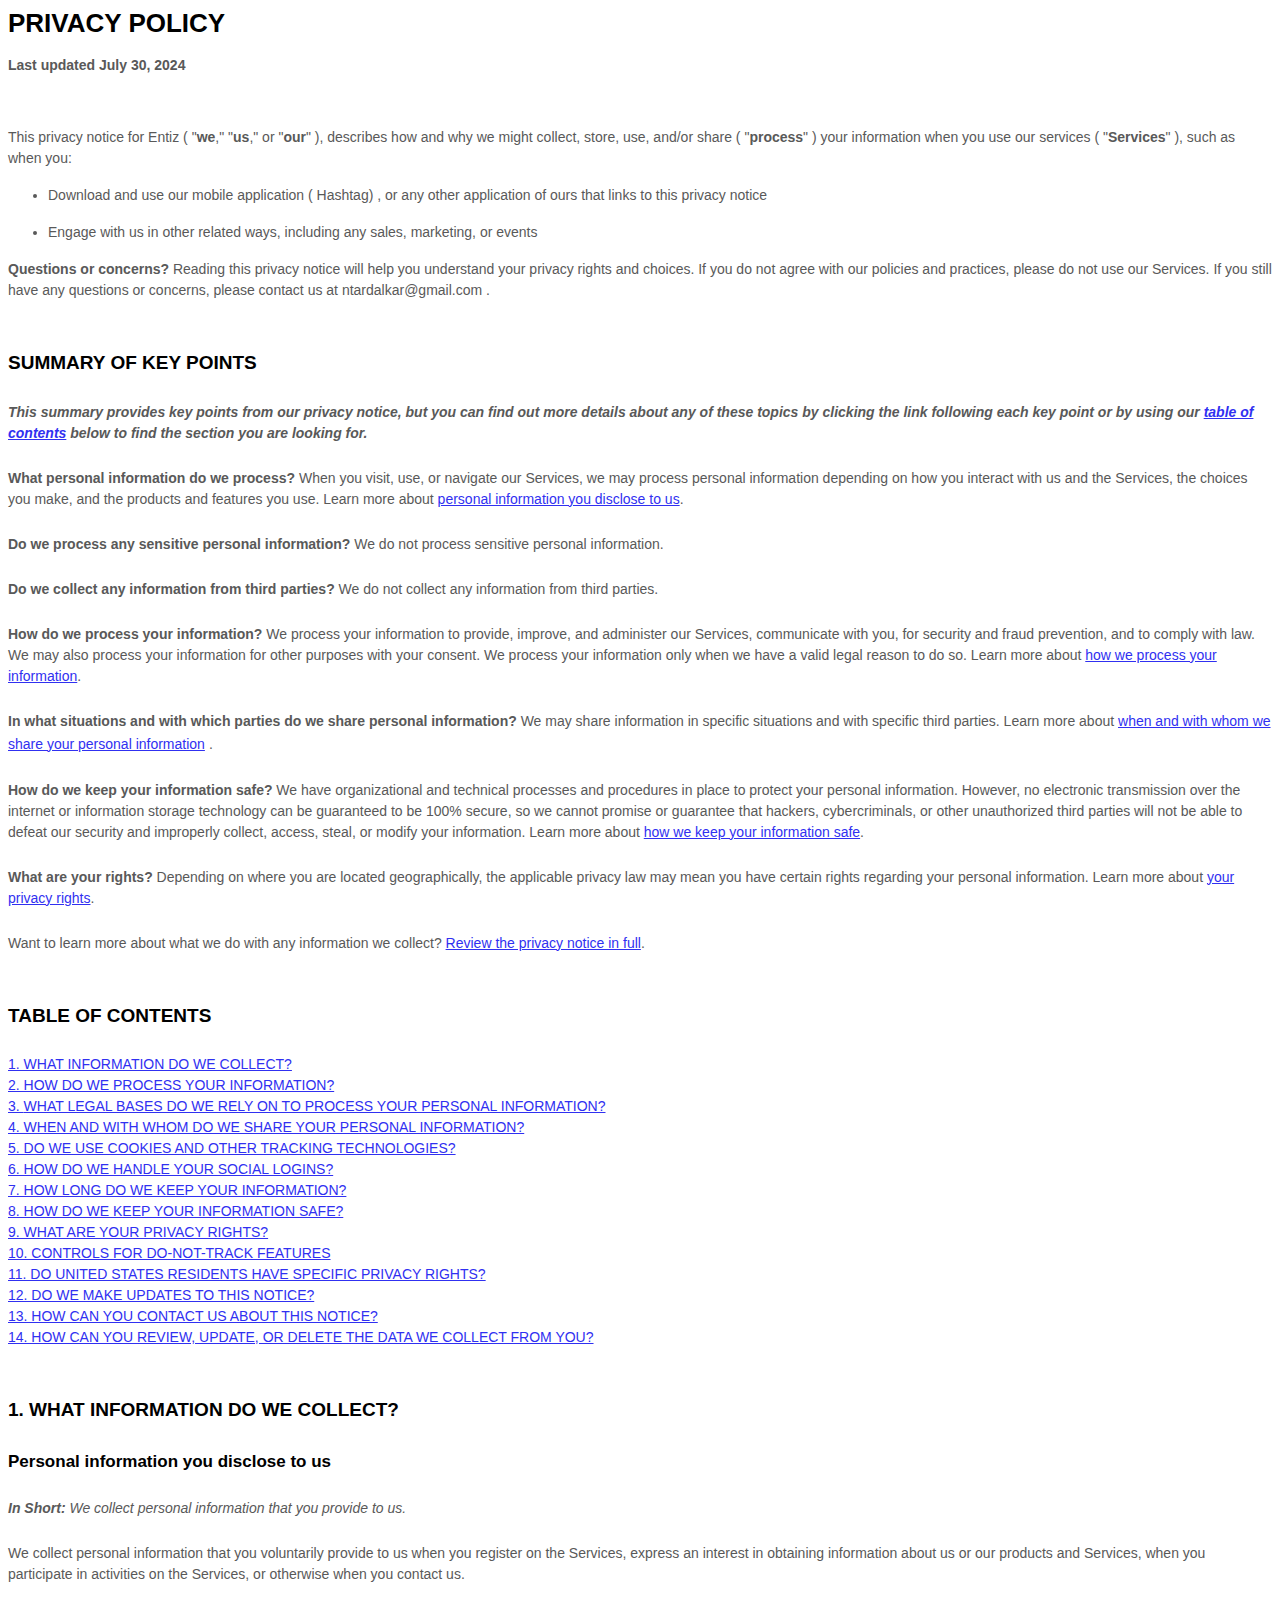
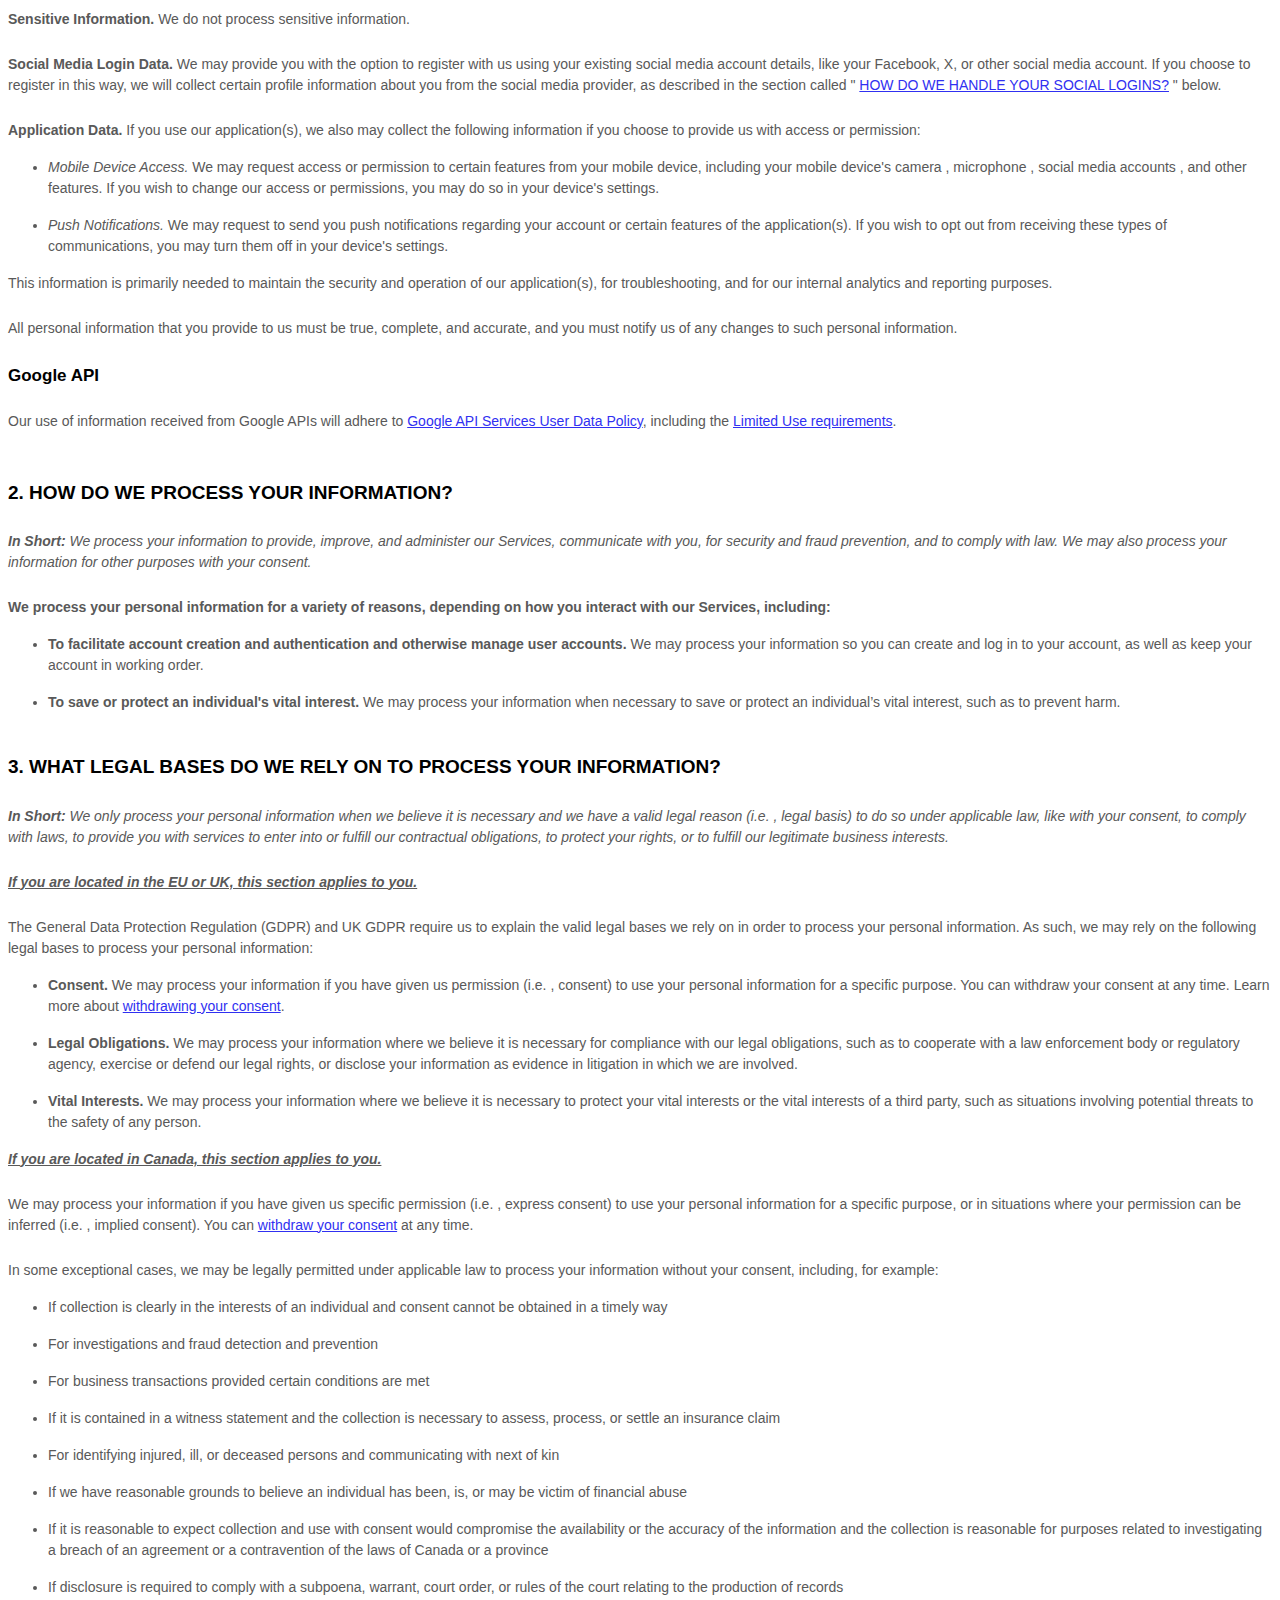
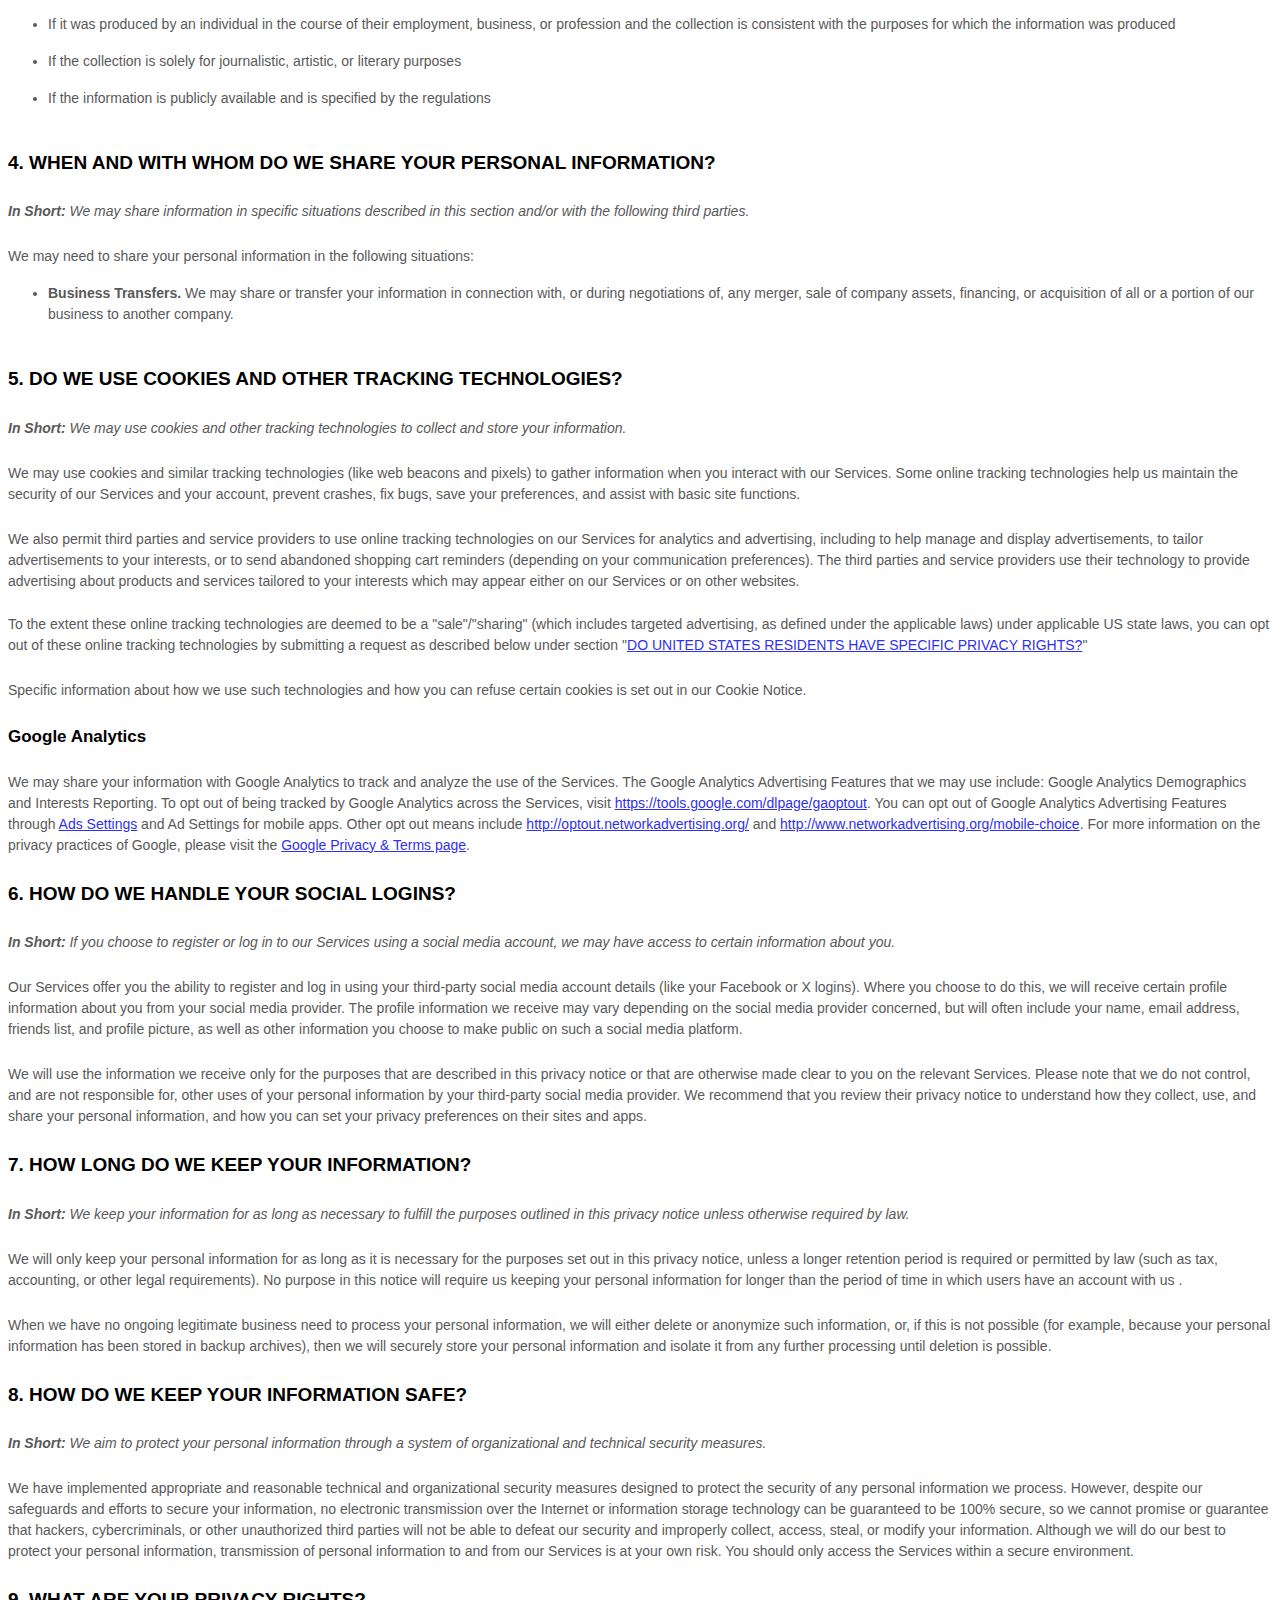
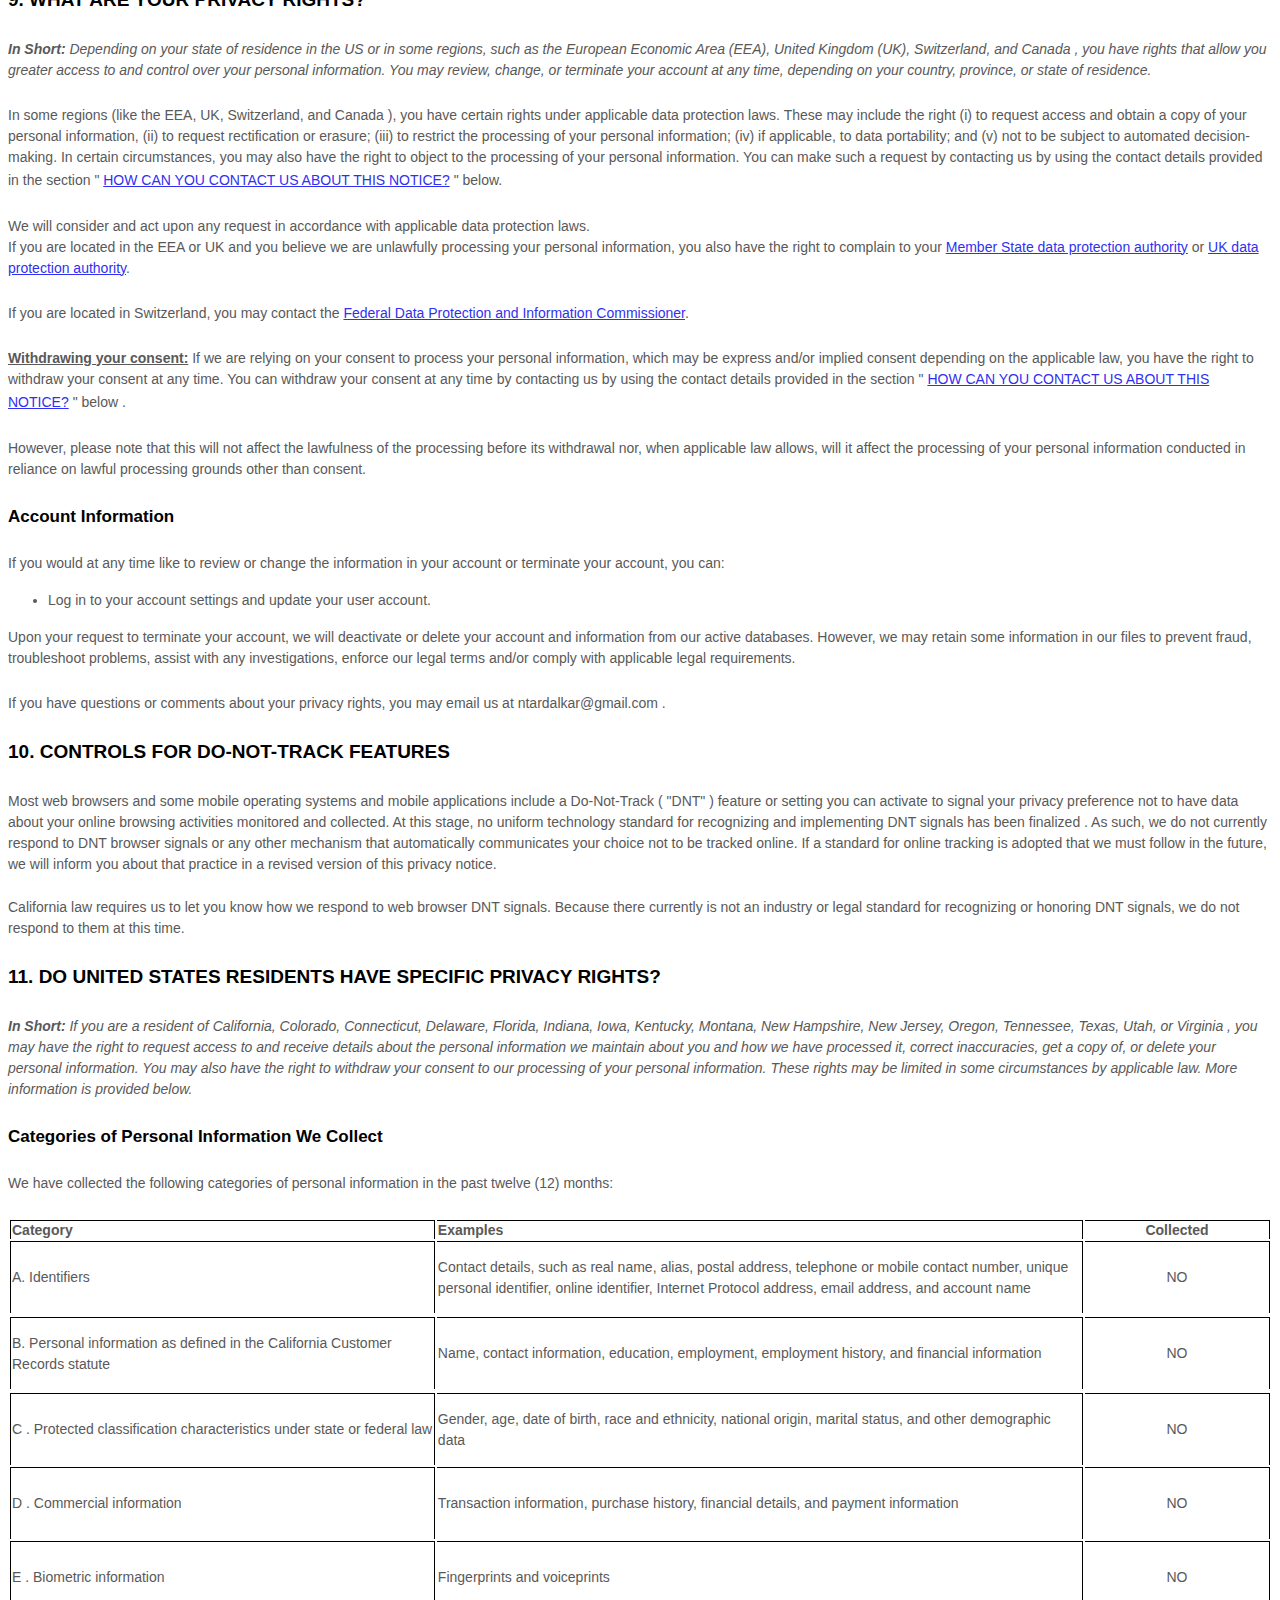
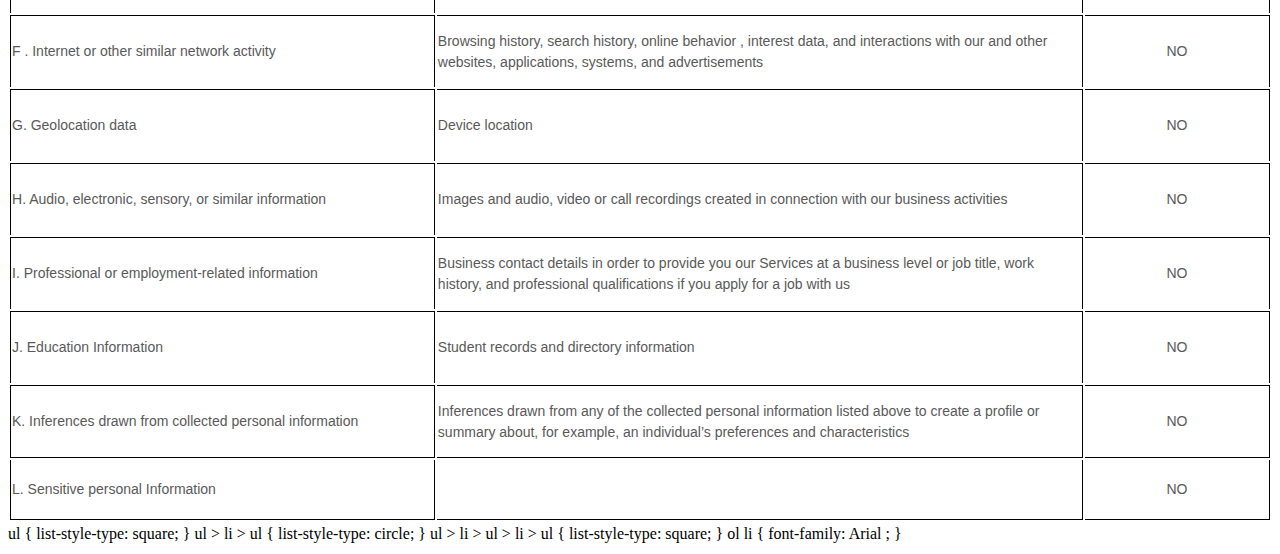
==== privacy.html @ 35f0b627 "Create privacy.html" ====
<html>
<body>
<style>
   [data-custom-class='body'], [data-custom-class='body'] * {
   background: transparent !important;
   }
   [data-custom-class='title'], [data-custom-class='title'] * {
   font-family: Arial !important;
   font-size: 26px !important;
   color: #000000 !important;
   }
   [data-custom-class='subtitle'], [data-custom-class='subtitle'] * {
   font-family: Arial !important;
   color: #595959 !important;
   font-size: 14px !important;
   }
   [data-custom-class='heading_1'], [data-custom-class='heading_1'] * {
   font-family: Arial !important;
   font-size: 19px !important;
   color: #000000 !important;
   }
   [data-custom-class='heading_2'], [data-custom-class='heading_2'] * {
   font-family: Arial !important;
   font-size: 17px !important;
   color: #000000 !important;
   }
   [data-custom-class='body_text'], [data-custom-class='body_text'] * {
   color: #595959 !important;
   font-size: 14px !important;
   font-family: Arial !important;
   }
   [data-custom-class='link'], [data-custom-class='link'] * {
   color: #3030F1 !important;
   font-size: 14px !important;
   font-family: Arial !important;
   word-break: break-word !important;
   }
</style>
<div data-custom-class="body">
<div>
   <strong>
      <span style="font-size: 26px;">
         <span data-custom-class="title">
            <bdt class="block-component"></bdt>
            <bdt class="question">PRIVACY POLICY</bdt>
            <bdt class="statement-end-if-in-editor"></bdt>
         </span>
      </span>
   </strong>
</div>
<div><br></div>
<div>
   <span style="color: rgb(127, 127, 127);">
      <strong>
         <span style="font-size: 15px;">
            <span data-custom-class="subtitle">
               Last updated 
               <bdt class="question">July 30, 2024</bdt>
            </span>
         </span>
      </strong>
   </span>
</div>
<div><br></div>
<div><br></div>
<div><br></div>
<div style="line-height: 1.5;">
<span style="color: rgb(127, 127, 127);">
   <span style="color: rgb(89, 89, 89); font-size: 15px;">
      <span data-custom-class="body_text">
         This privacy notice for 
         <bdt class="question">
            Entiz
            <bdt class="block-component"></bdt>
         </bdt>
         (
         <bdt class="block-component"></bdt>
         "<strong>we</strong>," "<strong>us</strong>," or "<strong>our</strong>"
         <bdt class="statement-end-if-in-editor"></bdt>
      </span>
      <span data-custom-class="body_text">
         ), describes how and why we might collect, store, use, and/or share (
         <bdt class="block-component"></bdt>
         "<strong>process</strong>"
         <bdt class="statement-end-if-in-editor"></bdt>
         ) your information when you use our services (
         <bdt class="block-component"></bdt>
         "<strong>Services</strong>"
         <bdt class="statement-end-if-in-editor"></bdt>
         ), such as when you:
      </span>
   </span>
</span>
<span style="font-size: 15px;">
   <span style="color: rgb(127, 127, 127);">
      <span data-custom-class="body_text">
         <span style="color: rgb(89, 89, 89);">
            <span data-custom-class="body_text">
               <bdt class="block-component"></bdt>
            </span>
         </span>
      </span>
   </span>
</span>
</span></span></span></li></ul>
<div>
   <bdt class="block-component">
      <span style="font-size: 15px;">
         <span style="font-size: 15px;">
            <span style="color: rgb(127, 127, 127);">
               <span data-custom-class="body_text">
                  <span style="color: rgb(89, 89, 89);">
                     <span data-custom-class="body_text">
                        <bdt class="block-component"></bdt>
                     </span>
                  </span>
               </span>
            </span>
         </span>
      </span>
   </bdt>
</div>
<ul>
   <li data-custom-class="body_text" style="line-height: 1.5;">
      <span style="font-size: 15px; color: rgb(89, 89, 89);">
         <span style="font-size: 15px; color: rgb(89, 89, 89);">
            <span data-custom-class="body_text">
               Download and use
               <bdt class="block-component"></bdt>
               our mobile application
               <bdt class="block-component"></bdt>
               (
               <bdt class="question">
                  Hashtag)
                  <span style="font-size: 15px; color: rgb(89, 89, 89);">
                     <span style="font-size: 15px; color: rgb(89, 89, 89);">
                        <span data-custom-class="body_text">
                           <span style="font-size: 15px;">
                              <span style="color: rgb(89, 89, 89);">
                                 <span data-custom-class="body_text">
                                    <span style="font-size: 15px;">
                                       <span style="color: rgb(89, 89, 89);">
                                          <bdt class="statement-end-if-in-editor">,</bdt>
                                       </span>
                                    </span>
                                 </span>
                              </span>
                           </span>
                        </span>
                     </span>
                  </span>
               </bdt>
            </span>
            <span data-custom-class="body_text">
               <span style="font-size: 15px;">
                  <span style="color: rgb(89, 89, 89);">
                     <span data-custom-class="body_text">
                        <span style="font-size: 15px;">
                           <span style="color: rgb(89, 89, 89);">
                              <bdt class="statement-end-if-in-editor">
                                 <bdt class="block-component"> or any other application of ours that links to this privacy notice</bdt>
                              </bdt>
                           </span>
                        </span>
                     </span>
                  </span>
               </span>
            </span>
         </span>
      </span>
   </li>
</ul>
<div style="line-height: 1.5;">
   <span style="font-size: 15px;">
      <span style="color: rgb(127, 127, 127);">
         <span data-custom-class="body_text">
            <span style="color: rgb(89, 89, 89);">
               <span data-custom-class="body_text">
                  <bdt class="block-component"></bdt>
               </span>
            </span>
         </span>
      </span>
   </span>
</div>
<ul>
   <li data-custom-class="body_text" style="line-height: 1.5;">
      <span style="font-size: 15px; color: rgb(89, 89, 89);">
         <span style="font-size: 15px; color: rgb(89, 89, 89);">
            <span data-custom-class="body_text">
               Engage with us in other related ways, including any sales, marketing, or events
               <span style="font-size: 15px;">
                  <span style="color: rgb(89, 89, 89);">
                     <span data-custom-class="body_text">
                        <span style="font-size: 15px;">
                           <span style="color: rgb(89, 89, 89);">
                              <bdt class="statement-end-if-in-editor"></bdt>
                           </span>
                        </span>
                     </span>
                  </span>
               </span>
            </span>
         </span>
      </span>
   </li>
</ul>
<div style="line-height: 1.5;">
   <span style="font-size: 15px;">
      <span style="color: rgb(127, 127, 127);">
         <span data-custom-class="body_text">
            <strong>Questions or concerns? </strong>Reading this privacy notice will help you understand your privacy rights and choices. If you do not agree with our policies and practices, please do not use our Services.
            <bdt class="block-component"></bdt>
            If you still have any questions or concerns, please contact us at 
            <bdt class="question">ntardalkar@gmail.com</bdt>
            .
         </span>
      </span>
   </span>
</div>
<div style="line-height: 1.5;"><br></div>
<div style="line-height: 1.5;"><br></div>
<div style="line-height: 1.5;"><strong><span style="font-size: 15px;"><span data-custom-class="heading_1">SUMMARY OF KEY POINTS</span></span></strong></div>
<div style="line-height: 1.5;"><br></div>
<div style="line-height: 1.5;"><span style="font-size: 15px;"><span data-custom-class="body_text"><strong><em>This summary provides key points from our privacy notice, but you can find out more details about any of these topics by clicking the link following each key point or by using our </em></strong></span></span><a data-custom-class="link" href="#toc"><span style="color: rgb(0, 58, 250); font-size: 15px;"><span data-custom-class="body_text"><strong><em>table of contents</em></strong></span></span></a><span style="font-size: 15px;"><span data-custom-class="body_text"><strong><em> below to find the section you are looking for.</em></strong></span></span></div>
<div style="line-height: 1.5;"><br></div>
<div style="line-height: 1.5;"><span style="font-size: 15px;"><span data-custom-class="body_text"><strong>What personal information do we process?</strong> When you visit, use, or navigate our Services, we may process personal information depending on how you interact with us and the Services, the choices you make, and the products and features you use. Learn more about </span></span><a data-custom-class="link" href="#personalinfo"><span style="color: rgb(0, 58, 250); font-size: 15px;"><span data-custom-class="body_text">personal information you disclose to us</span></span></a><span data-custom-class="body_text">.</span></div>
<div style="line-height: 1.5;"><br></div>
<div style="line-height: 1.5;">
   <span style="font-size: 15px;">
      <span data-custom-class="body_text">
         <strong>Do we process any sensitive personal information?</strong> 
         <bdt class="block-component"></bdt>
         We do not process sensitive personal information.
         <bdt class="else-block"></bdt>
      </span>
   </span>
</div>
<div style="line-height: 1.5;"><br></div>
<div style="line-height: 1.5;">
   <span style="font-size: 15px;">
      <span data-custom-class="body_text">
         <strong>Do we collect any information from third parties?</strong> 
         <bdt class="block-component"></bdt>
         We do not collect any information from third parties.
         <bdt class="else-block"></bdt>
      </span>
   </span>
</div>
<div style="line-height: 1.5;"><br></div>
<div style="line-height: 1.5;"><span style="font-size: 15px;"><span data-custom-class="body_text"><strong>How do we process your information?</strong> We process your information to provide, improve, and administer our Services, communicate with you, for security and fraud prevention, and to comply with law. We may also process your information for other purposes with your consent. We process your information only when we have a valid legal reason to do so. Learn more about </span></span><a data-custom-class="link" href="#infouse"><span style="color: rgb(0, 58, 250); font-size: 15px;"><span data-custom-class="body_text">how we process your information</span></span></a><span data-custom-class="body_text">.</span></div>
<div style="line-height: 1.5;"><br></div>
<div style="line-height: 1.5;">
   <span style="font-size: 15px;">
      <span data-custom-class="body_text">
         <strong>
            In what situations and with which 
            <bdt class="block-component"></bdt>
            parties do we share personal information?
         </strong>
         We may share information in specific situations and with specific 
         <bdt class="block-component"></bdt>
         third parties. Learn more about 
      </span>
   </span>
   <a data-custom-class="link" href="#whoshare"><span style="color: rgb(0, 58, 250); font-size: 15px;"><span data-custom-class="body_text">when and with whom we share your personal information</span></span></a>
   <span style="font-size: 15px;">
      <span data-custom-class="body_text">
         .
         <bdt class="block-component"></bdt>
      </span>
   </span>
</div>
<div style="line-height: 1.5;"><br></div>
<div style="line-height: 1.5;">
   <span style="font-size: 15px;">
      <span data-custom-class="body_text">
         <strong>How do we keep your information safe?</strong> We have 
         <bdt class="block-component"></bdt>
         organizational
         <bdt class="statement-end-if-in-editor"></bdt>
         and technical processes and procedures in place to protect your personal information. However, no electronic transmission over the internet or information storage technology can be guaranteed to be 100% secure, so we cannot promise or guarantee that hackers, cybercriminals, or other 
         <bdt class="block-component"></bdt>
         unauthorized
         <bdt class="statement-end-if-in-editor"></bdt>
         third parties will not be able to defeat our security and improperly collect, access, steal, or modify your information. Learn more about 
      </span>
   </span>
   <a data-custom-class="link" href="#infosafe"><span style="color: rgb(0, 58, 250); font-size: 15px;"><span data-custom-class="body_text">how we keep your information safe</span></span></a><span data-custom-class="body_text">.</span>
   <span style="font-size: 15px;">
      <span data-custom-class="body_text">
         <bdt class="statement-end-if-in-editor"></bdt>
      </span>
   </span>
</div>
<div style="line-height: 1.5;"><br></div>
<div style="line-height: 1.5;"><span style="font-size: 15px;"><span data-custom-class="body_text"><strong>What are your rights?</strong> Depending on where you are located geographically, the applicable privacy law may mean you have certain rights regarding your personal information. Learn more about </span></span><a data-custom-class="link" href="#privacyrights"><span style="color: rgb(0, 58, 250); font-size: 15px;"><span data-custom-class="body_text">your privacy rights</span></span></a><span data-custom-class="body_text">.</span></div>
<div style="line-height: 1.5;"><br></div>
<div style="line-height: 1.5;"><span style="font-size: 15px;"><span data-custom-class="body_text">Want to learn more about what we do with any information we collect? </span></span><a data-custom-class="link" href="#toc"><span style="color: rgb(0, 58, 250); font-size: 15px;"><span data-custom-class="body_text">Review the privacy notice in full</span></span></a><span style="font-size: 15px;"><span data-custom-class="body_text">.</span></span></div>
<div style="line-height: 1.5;"><br></div>
<div style="line-height: 1.5;"><br></div>
<div id="toc" style="line-height: 1.5;"><span style="font-size: 15px;"><span style="color: rgb(127, 127, 127);"><span style="color: rgb(0, 0, 0);"><strong><span data-custom-class="heading_1">TABLE OF CONTENTS</span></strong></span></span></span></div>
<div style="line-height: 1.5;"><br></div>
<div style="line-height: 1.5;"><span style="font-size: 15px;"><a data-custom-class="link" href="#infocollect"><span style="color: rgb(0, 58, 250);">1. WHAT INFORMATION DO WE COLLECT?</span></a></span></div>
<div style="line-height: 1.5;">
   <span style="font-size: 15px;">
      <a data-custom-class="link" href="#infouse">
         <span style="color: rgb(0, 58, 250);">
            2. HOW DO WE PROCESS YOUR INFORMATION?
            <bdt class="block-component"></bdt>
         </span>
      </a>
   </span>
</div>
<div style="line-height: 1.5;">
   <span style="font-size: 15px;">
      <a data-custom-class="link" href="#legalbases">
         <span style="color: rgb(0, 58, 250);">
            3. <span style="font-size: 15px;"><span style="color: rgb(0, 58, 250);">WHAT LEGAL BASES DO WE RELY ON TO PROCESS YOUR PERSONAL INFORMATION?</span></span>
            <bdt class="statement-end-if-in-editor"></bdt>
         </span>
      </a>
   </span>
</div>
<div style="line-height: 1.5;">
   <span style="font-size: 15px;">
      <span style="color: rgb(0, 58, 250);"><a data-custom-class="link" href="#whoshare">4. WHEN AND WITH WHOM DO WE SHARE YOUR PERSONAL INFORMATION?</a></span>
      <span data-custom-class="body_text">
         <bdt class="block-component"></bdt>
         </a>
         <span style="color: rgb(127, 127, 127);">
            <span style="color: rgb(89, 89, 89);">
               <span data-custom-class="body_text">
                  <span style="color: rgb(89, 89, 89);">
                     <bdt class="block-component"></bdt>
                  </span>
               </span>
            </span>
         </span>
      </span>
</div>
<div style="line-height: 1.5;"><span style="font-size: 15px;"><a data-custom-class="link" href="#cookies"><span style="color: rgb(0, 58, 250);">5. DO WE USE COOKIES AND OTHER TRACKING TECHNOLOGIES?</span></a><span style="color: rgb(127, 127, 127);"><span style="color: rgb(89, 89, 89);"><span data-custom-class="body_text"><span style="color: rgb(89, 89, 89);"><bdt class="statement-end-if-in-editor"></bdt></span></span></span></span><bdt class="block-component"></bdt></span></div><div style="line-height: 1.5;"><span style="font-size: 15px;"><span style="color: rgb(127, 127, 127);"><span style="color: rgb(89, 89, 89);"><span data-custom-class="body_text"><span style="color: rgb(89, 89, 89);"><span style="color: rgb(89, 89, 89);"><span style="color: rgb(89, 89, 89);"><bdt class="block-component"></bdt></span></span></span></span></span></span></span></div><div style="line-height: 1.5;"><span style="font-size: 15px;"><a data-custom-class="link" href="#sociallogins"><span style="color: rgb(0, 58, 250);"><span style="color: rgb(0, 58, 250);"><span style="color: rgb(0, 58, 250);">6. HOW DO WE HANDLE YOUR SOCIAL LOGINS?</span></span></span></a><span style="color: rgb(127, 127, 127);"><span style="color: rgb(89, 89, 89);"><span data-custom-class="body_text"><span style="color: rgb(89, 89, 89);"><span style="color: rgb(89, 89, 89);"><span style="color: rgb(89, 89, 89);"><bdt class="statement-end-if-in-editor"></bdt></span></span><bdt class="block-component"></bdt></span></span></span></span></span></div><div style="line-height: 1.5;"><span style="font-size: 15px;"><a data-custom-class="link" href="#inforetain"><span style="color: rgb(0, 58, 250);">7. HOW LONG DO WE KEEP YOUR INFORMATION?</span></a><span style="color: rgb(127, 127, 127);"><span style="color: rgb(89, 89, 89);"><span data-custom-class="body_text"><span style="color: rgb(89, 89, 89);"><span style="color: rgb(89, 89, 89);"><bdt class="block-component"></bdt></span></span></span></span></span></span></div><div style="line-height: 1.5;"><span style="font-size: 15px;"><a data-custom-class="link" href="#infosafe"><span style="color: rgb(0, 58, 250);">8. HOW DO WE KEEP YOUR INFORMATION SAFE?</span></a><span style="color: rgb(127, 127, 127);"><span style="color: rgb(89, 89, 89);"><span data-custom-class="body_text"><span style="color: rgb(89, 89, 89);"><bdt class="statement-end-if-in-editor"></bdt><bdt class="block-component"></bdt></span></span></span></span></span></div><div style="line-height: 1.5;"><span style="font-size: 15px;"><span style="color: rgb(0, 58, 250);"><a data-custom-class="link" href="#privacyrights">9. WHAT ARE YOUR PRIVACY RIGHTS?</a></span></span></div><div style="line-height: 1.5;"><span style="font-size: 15px;"><a data-custom-class="link" href="#DNT"><span style="color: rgb(0, 58, 250);">10. CONTROLS FOR DO-NOT-TRACK FEATURES<bdt class="block-component"></bdt></span></a></span></div><div style="line-height: 1.5;"><span style="font-size: 15px;"><a data-custom-class="link" href="#uslaws"><span style="color: rgb(0, 58, 250);">11. DO UNITED STATES RESIDENTS HAVE SPECIFIC PRIVACY RIGHTS?</span></a></span><bdt class="block-component"><span style="font-size: 15px;"><span data-custom-class="body_text"></span></bdt></span></div><div style="line-height: 1.5;"><bdt class="block-component"><span style="font-size: 15px;"></bdt><bdt class="block-component"></bdt><bdt class="block-component"></bdt><bdt class="block-component"></bdt><bdt class="block-component"></bdt><bdt class="block-component"></bdt><bdt class="block-component"></bdt><bdt class="block-component"></bdt><bdt class="block-component"></bdt><bdt class="block-component"></span></bdt></div><div style="line-height: 1.5;"><span style="font-size: 15px;"><a data-custom-class="link" href="#policyupdates"><span style="color: rgb(0, 58, 250);">12. DO WE MAKE UPDATES TO THIS NOTICE?</span></a></span></div><div style="line-height: 1.5;"><a data-custom-class="link" href="#contact"><span style="color: rgb(0, 58, 250); font-size: 15px;">13. HOW CAN YOU CONTACT US ABOUT THIS NOTICE?</span></a></div><div style="line-height: 1.5;"><a data-custom-class="link" href="#request"><span style="color: rgb(0, 58, 250);">14. HOW CAN YOU REVIEW, UPDATE, OR DELETE THE DATA WE COLLECT FROM YOU?</span></a></div><div style="line-height: 1.5;"><br></div><div style="line-height: 1.5;"><br></div><div id="infocollect" style="line-height: 1.5;"><span style="color: rgb(0, 0, 0);"><span style="color: rgb(0, 0, 0); font-size: 15px;"><span style="font-size: 15px; color: rgb(0, 0, 0);"><span style="font-size: 15px; color: rgb(0, 0, 0);"><span id="control" style="color: rgb(0, 0, 0);"><strong><span data-custom-class="heading_1">1. WHAT INFORMATION DO WE COLLECT?</span></strong></span></span></span></span></span></div><div style="line-height: 1.5;"><br></div><div id="personalinfo" style="line-height: 1.5;"><span data-custom-class="heading_2" style="color: rgb(0, 0, 0);"><span style="font-size: 15px;"><strong>Personal information you disclose to us</strong></span></span></div><div><div><br></div><div style="line-height: 1.5;"><span style="color: rgb(127, 127, 127);"><span style="color: rgb(89, 89, 89); font-size: 15px;"><span data-custom-class="body_text"><span style="font-size: 15px; color: rgb(89, 89, 89);"><span style="font-size: 15px; color: rgb(89, 89, 89);"><span data-custom-class="body_text"><strong><em>In Short:</em></strong></span></span></span></span><span data-custom-class="body_text"><span style="font-size: 15px; color: rgb(89, 89, 89);"><span style="font-size: 15px; color: rgb(89, 89, 89);"><span data-custom-class="body_text"><strong><em> </em></strong><em>We collect personal information that you provide to us.</em></span></span></span></span></span></span></div></div><div style="line-height: 1.5;"><br></div><div style="line-height: 1.5;"><span style="font-size: 15px; color: rgb(89, 89, 89);"><span style="font-size: 15px; color: rgb(89, 89, 89);"><span data-custom-class="body_text">We collect personal information that you voluntarily provide to us when you <span style="font-size: 15px;"><bdt class="block-component"></bdt></span>register on the Services, </span><span style="font-size: 15px;"><span data-custom-class="body_text"><span style="font-size: 15px;"><bdt class="statement-end-if-in-editor"></bdt></span></span><span data-custom-class="body_text">express an interest in obtaining information about us or our products and Services, when you participate in activities on the Services, or otherwise when you contact us.</span></span></span></span></div><div style="line-height: 1.5;"><br></div><div style="line-height: 1.5;"><span style="font-size: 15px; color: rgb(89, 89, 89);"><span style="font-size: 15px; color: rgb(89, 89, 89);"><span data-custom-class="body_text"><span style="font-size: 15px;"><bdt class="block-component"></bdt></span></span></span></span></span></div>
<div id="sensitiveinfo" style="line-height: 1.5;">
   <span style="font-size: 15px;">
      <span data-custom-class="body_text">
         <strong>Sensitive Information.</strong> 
         <bdt class="block-component"></bdt>
         We do not process sensitive information.
      </span>
   </span>
</div>
<div style="line-height: 1.5;"><br></div>
<div style="line-height: 1.5;">
   <span style="font-size: 15px;">
      <span data-custom-class="body_text">
         <bdt class="else-block"></bdt>
      </span>
   </span>
   <span style="font-size: 15px; color: rgb(89, 89, 89);">
      <span style="font-size: 15px; color: rgb(89, 89, 89);">
         <span data-custom-class="body_text">
            <span style="font-size: 15px;">
               <span data-custom-class="body_text">
                  <bdt class="block-component">
                     <bdt class="block-component"></bdt>
                  </bdt>
               </span>
            </span>
         </span>
      </span>
   </span>
</div>
<div style="line-height: 1.5;">
   <span style="font-size: 15px; color: rgb(89, 89, 89);">
      <span style="font-size: 15px; color: rgb(89, 89, 89);">
         <span data-custom-class="body_text">
            <strong>Social Media Login Data. </strong>We may provide you with the option to register with us using your existing social media account details, like your Facebook, X, or other social media account. If you choose to register in this way, we will collect certain profile information about you from the social media provider, as described in the section called 
            <bdt class="block-component"></bdt>
            "
            <bdt class="statement-end-if-in-editor"></bdt>
            <span style="font-size: 15px;"><span data-custom-class="body_text"><span style="font-size: 15px;"><span style="color: rgb(0, 58, 250);"><a data-custom-class="link" href="#sociallogins">HOW DO WE HANDLE YOUR SOCIAL LOGINS?</a></span></span></span></span>
            <bdt class="block-component"></bdt>
            "
            <bdt class="statement-end-if-in-editor"></bdt>
            below.
         </span>
      </span>
   </span>
</div>
<div style="line-height: 1.5;"><br></div>
<div style="line-height: 1.5;">
   <span style="font-size: 15px; color: rgb(89, 89, 89);">
      <span style="font-size: 15px; color: rgb(89, 89, 89);">
         <span data-custom-class="body_text">
            <span style="font-size: 15px;">
               <bdt class="statement-end-if-in-editor">
                  <bdt class="statement-end-if-in-editor"></bdt>
               </bdt>
            </span>
         </span>
      </span>
   </span>
   <bdt class="block-component">
      <bdt class="block-component"></bdt>
   </bdt>
</div>
<div style="line-height: 1.5;">
<span data-custom-class="body_text">
   <span style="font-size: 15px;">
      <strong>Application Data.</strong> If you use our application(s), we also may collect the following information if you choose to provide us with access or permission:
      <bdt class="block-component"></bdt>
   </span>
</span>
</li></ul>
<div style="line-height: 1.5;">
   <bdt class="block-component"><span style="font-size: 15px;"><span data-custom-class="body_text"></span></span></bdt>
</div>
<ul>
   <li data-custom-class="body_text" style="line-height: 1.5;">
      <span style="font-size: 15px;">
         <span data-custom-class="body_text">
            <em>Mobile Device Access.</em> We may request access or permission to certain features from your mobile device, including your mobile device's 
            <bdt class="forloop-component"></bdt>
            <bdt class="question">camera</bdt>
            , 
            <bdt class="forloop-component"></bdt>
            <bdt class="question">microphone</bdt>
            , 
            <bdt class="forloop-component"></bdt>
            <bdt class="question">social media accounts</bdt>
            , 
            <bdt class="forloop-component"></bdt>
            and other features. If you wish to change our access or permissions, you may do so in your device's settings.
            <bdt class="statement-end-if-in-editor"></bdt>
         </span>
      </span>
   </li>
</ul>
<div style="line-height: 1.5;">
<bdt class="block-component"><span style="font-size: 15px;"><span data-custom-class="body_text"></bdt>
</span></span></li></ul>
<div style="line-height: 1.5;">
   <bdt class="block-component"><span style="font-size: 15px;"><span data-custom-class="body_text"></span></span></bdt>
</div>
<ul>
   <li data-custom-class="body_text" style="line-height: 1.5;">
      <span style="font-size: 15px;">
         <span data-custom-class="body_text">
            <em>Push Notifications.</em> We may request to send you push notifications regarding your account or certain features of the application(s). If you wish to opt out from receiving these types of communications, you may turn them off in your device's settings.
            <bdt class="statement-end-if-in-editor"></bdt>
         </span>
      </span>
   </li>
</ul>
<div style="line-height: 1.5;"><span style="font-size: 15px;"><span data-custom-class="body_text">This information is primarily needed to maintain the security and operation of our application(s), for troubleshooting, and for our internal analytics and reporting purposes.</span></span></div>
<div style="line-height: 1.5;"><br></div>
<div style="line-height: 1.5;">
   <bdt class="statement-end-if-in-editor"><span style="font-size: 15px;"><span data-custom-class="body_text"></span></span></bdt>
</div>
<div style="line-height: 1.5;"><span style="font-size: 15px; color: rgb(89, 89, 89);"><span style="font-size: 15px; color: rgb(89, 89, 89);"><span data-custom-class="body_text">All personal information that you provide to us must be true, complete, and accurate, and you must notify us of any changes to such personal information.</span></span></span></div>
<div style="line-height: 1.5;"><br></div>
<div style="line-height: 1.5;">
   <span style="font-size: 15px; color: rgb(89, 89, 89);">
      <span style="font-size: 15px; color: rgb(89, 89, 89);">
         <span data-custom-class="body_text">
            <bdt class="block-component"></bdt>
            </bdt>
         </span>
      </span>
   </span>
   <bdt class="block-component"><span style="font-size: 15px;"></span></bdt>
</div>
<div style="line-height: 1.5;"><span style="font-size: 15px;"><strong><span data-custom-class="heading_2">Google API</span></strong></span></div>
<div style="line-height: 1.5;"><span style="font-size: 15px;"><br></span></div>
<div style="line-height: 1.5;"><span style="font-size: 15px;"><span data-custom-class="body_text">Our use of information received from Google APIs will adhere to </span></span><a data-custom-class="link" href="https://developers.google.com/terms/api-services-user-data-policy" rel="noopener noreferrer" target="_blank"><span style="color: rgb(0, 58, 250); font-size: 15px;"><span data-custom-class="body_text">Google API Services User Data Policy</span></span></a><span style="font-size: 15px;"><span data-custom-class="body_text">, including the </span></span><a data-custom-class="link" href="https://developers.google.com/terms/api-services-user-data-policy#limited-use" rel="noopener noreferrer" target="_blank"><span style="color: rgb(0, 58, 250); font-size: 15px;"><span data-custom-class="body_text">Limited Use requirements</span></span></a><span style="font-size: 15px;"><span data-custom-class="body_text">.</span><br></span></div>
<div><span style="font-size: 15px;"><br></span></div>
<div style="line-height: 1.5;">
   <bdt class="statement-end-if-in-editor"><span style="font-size: 15px;"></span></bdt>
   <span style="font-size: 15px; color: rgb(89, 89, 89);">
      <span style="font-size: 15px; color: rgb(89, 89, 89);">
         <span data-custom-class="body_text">
            <span style="color: rgb(89, 89, 89); font-size: 15px;">
               <span data-custom-class="body_text">
                  <span style="color: rgb(89, 89, 89); font-size: 15px;">
                     <span data-custom-class="body_text">
                        <bdt class="statement-end-if-in-editor">
                           <bdt class="block-component"></bdt>
                        </bdt>
                     </span>
                  </span>
               </span>
            </span>
            </bdt>
         </span>
      </span>
   </span>
   </span></span></span></span></span>
   <span style="font-size: 15px;">
      <span data-custom-class="body_text">
         <bdt class="block-component"></bdt>
      </span>
   </span>
</div>
<div style="line-height: 1.5;"><br></div>
<div id="infouse" style="line-height: 1.5;"><span style="color: rgb(127, 127, 127);"><span style="color: rgb(89, 89, 89); font-size: 15px;"><span style="font-size: 15px; color: rgb(89, 89, 89);"><span style="font-size: 15px; color: rgb(89, 89, 89);"><span id="control" style="color: rgb(0, 0, 0);"><strong><span data-custom-class="heading_1">2. HOW DO WE PROCESS YOUR INFORMATION?</span></strong></span></span></span></span></span></div>
<div>
   <div style="line-height: 1.5;"><br></div>
   <div style="line-height: 1.5;"><span style="color: rgb(127, 127, 127);"><span style="color: rgb(89, 89, 89); font-size: 15px;"><span data-custom-class="body_text"><span style="font-size: 15px; color: rgb(89, 89, 89);"><span style="font-size: 15px; color: rgb(89, 89, 89);"><span data-custom-class="body_text"><strong><em>In Short: </em></strong><em>We process your information to provide, improve, and administer our Services, communicate with you, for security and fraud prevention, and to comply with law. We may also process your information for other purposes with your consent.</em></span></span></span></span></span></span></div>
</div>
<div style="line-height: 1.5;"><br></div>
<div style="line-height: 1.5;">
   <span style="font-size: 15px; color: rgb(89, 89, 89);">
      <span style="font-size: 15px; color: rgb(89, 89, 89);">
         <span data-custom-class="body_text">
            <strong>We process your personal information for a variety of reasons, depending on how you interact with our Services, including:</strong>
            <bdt class="block-component"></bdt>
         </span>
      </span>
   </span>
</div>
<ul>
   <li data-custom-class="body_text" style="line-height: 1.5;">
      <span style="font-size: 15px; color: rgb(89, 89, 89);">
         <span style="font-size: 15px; color: rgb(89, 89, 89);">
            <span data-custom-class="body_text">
               <strong>To facilitate account creation and authentication and otherwise manage user accounts. </strong>We may process your information so you can create and log in to your account, as well as keep your account in working order.
               <span style="font-size: 15px; color: rgb(89, 89, 89);">
                  <span style="font-size: 15px; color: rgb(89, 89, 89);">
                     <span data-custom-class="body_text">
                        <span style="font-size: 15px;">
                           <span style="color: rgb(89, 89, 89);">
                              <span data-custom-class="body_text">
                                 <span style="font-size: 15px;">
                                    <span style="color: rgb(89, 89, 89);">
                                       <span data-custom-class="body_text">
                                          <bdt class="statement-end-if-in-editor"></bdt>
                                       </span>
                                    </span>
                                 </span>
                              </span>
                           </span>
                        </span>
                     </span>
                  </span>
               </span>
            </span>
         </span>
      </span>
   </li>
</ul>
<div style="line-height: 1.5;">
<span style="font-size: 15px; color: rgb(89, 89, 89);">
   <span style="font-size: 15px; color: rgb(89, 89, 89);">
      <span data-custom-class="body_text">
         <bdt class="block-component"></bdt>
      </span>
   </span>
</span>
</span></span></span></span></span></span></span></span></span></span></span></span></li></ul>
<div style="line-height: 1.5;">
<span style="font-size: 15px; color: rgb(89, 89, 89);">
   <span style="font-size: 15px; color: rgb(89, 89, 89);">
      <span data-custom-class="body_text">
         <bdt class="block-component"></bdt>
      </span>
   </span>
</span>
</span></span></span></span></span></span></span></span></span></span></span></span></span></span></span></span></span></span></li></ul>
<div style="line-height: 1.5;">
<span style="font-size: 15px; color: rgb(89, 89, 89);">
   <span style="font-size: 15px; color: rgb(89, 89, 89);">
      <span data-custom-class="body_text">
         <bdt class="block-component"></bdt>
      </span>
   </span>
</span>
</span></span></span></span></span></span></span></span></span></li></ul>
<div style="line-height: 1.5;">
<span style="font-size: 15px; color: rgb(89, 89, 89);">
   <span style="font-size: 15px; color: rgb(89, 89, 89);">
      <span data-custom-class="body_text">
         <bdt class="block-component"></bdt>
      </span>
   </span>
</span>
</li></ul>
<div style="line-height: 1.5;">
<bdt class="block-component"><span style="font-size: 15px;"></bdt>
</span></span></span></span></span></span></li></ul>
<div style="line-height: 1.5;">
<bdt class="block-component"><span style="font-size: 15px;"></bdt>
</span></span></span></span></span></span></span></span></span></li></ul>
<div style="line-height: 1.5;">
<bdt class="block-component"><span style="font-size: 15px;"></bdt>
</span></span></span></span></span></span></span></span></span></span></span></span></li></ul>
<div style="line-height: 1.5;">
<bdt class="block-component"><span style="font-size: 15px;"><span data-custom-class="body_text"></span></span></bdt>
</li></ul>
<p style="font-size: 15px; line-height: 1.5;">
   <bdt class="block-component"><span style="font-size: 15px;"></bdt>
   </span></span></span></span></span></span></span></span></span></span></span></li>
</ul>
<p style="font-size: 15px; line-height: 1.5;">
   <bdt class="block-component"><span style="font-size: 15px;"></bdt>
   </span></span></span></span></span></span></span></span></span></span></span></li>
</ul>
<p style="font-size: 15px; line-height: 1.5;">
   <bdt class="block-component"></bdt>
   </span></span></span></span></span></span></span></span></span></span></span></li>
</ul>
<p style="font-size: 15px; line-height: 1.5;">
   <bdt class="block-component"></bdt>
   </span></span></span></span></span></span></span></span></span></span></span></li>
</ul>
<div style="line-height: 1.5;">
<bdt class="block-component"><span style="font-size: 15px;"><span data-custom-class="body_text"></span></bdt>
</span></li></ul>
<div style="line-height: 1.5;">
<bdt class="block-component"><span style="font-size: 15px;"></bdt>
</span></span></span></li></ul>
<div style="line-height: 1.5;">
<bdt class="block-component"><span style="font-size: 15px;"></bdt>
</span></span></span></li></ul>
<div style="line-height: 1.5;">
<span style="font-size: 15px;">
   <bdt class="block-component"><span data-custom-class="body_text"></bdt>
   </span>
</span>
</li></ul>
<div style="line-height: 1.5;">
<bdt class="block-component"><span style="font-size: 15px;"><span data-custom-class="body_text"></bdt>
</span></span></li></ul>
<div style="line-height: 1.5;">
<bdt class="block-component"><span style="font-size: 15px;"><span data-custom-class="body_text"></span></span></bdt>
</li></ul>
<div style="line-height: 1.5;">
<bdt class="block-component"><span style="font-size: 15px;"><span data-custom-class="body_text"></span></span></bdt>
</li></ul>
<div style="line-height: 1.5;">
<bdt class="block-component"><span style="font-size: 15px;"><span data-custom-class="body_text"></span></span></bdt>
</li></ul>
<div style="line-height: 1.5;">
<bdt class="block-component"><span style="font-size: 15px;"><span data-custom-class="body_text"></span></span></bdt>
</li></ul>
<div style="line-height: 1.5;">
<bdt class="block-component"><span style="font-size: 15px;"><span data-custom-class="body_text"></span></span></bdt>
</li></ul>
<div style="line-height: 1.5;">
<bdt class="block-component"><span style="font-size: 15px;"><span data-custom-class="body_text"></span></span></bdt>
</li></ul>
<div style="line-height: 1.5;">
<bdt class="block-component"><span style="font-size: 15px;"><span data-custom-class="body_text"></bdt>
</span></span></li></ul>
<div style="line-height: 1.5;">
<bdt class="block-component"><span style="font-size: 15px;"><span data-custom-class="body_text"></bdt>
</span></span></li></ul>
<div style="line-height: 1.5;">
<bdt class="block-component"><span style="font-size: 15px;"><span data-custom-class="body_text"></bdt>
</span></span></li></ul>
<div style="line-height: 1.5;">
   <bdt class="block-component"><span style="font-size: 15px;"><span data-custom-class="body_text"></span></span></bdt>
</div>
<ul>
   <li data-custom-class="body_text" style="line-height: 1.5;">
      <span data-custom-class="body_text"><span style="font-size: 15px;"><strong>To save or protect an individual's vital interest.</strong> We may process your information when necessary to save or protect an individual’s vital interest, such as to prevent harm.</span></span>
      <bdt class="statement-end-if-in-editor"><span style="font-size: 15px;"><span data-custom-class="body_text"></span></span></bdt>
   </li>
</ul>
<div style="line-height: 1.5;">
   <bdt class="block-component"><span style="font-size: 15px;"><span data-custom-class="body_text"></span></span></bdt>
   <bdt class="block-component"><span style="font-size: 15px;"><span data-custom-class="body_text"></bdt>
   </span></span>
   <bdt class="block-component"><span style="font-size: 15px;"><span data-custom-class="body_text"></span></span></bdt>
   <bdt class="block-component"><span style="font-size: 15px;"><span data-custom-class="body_text"></span></span></bdt>
</div>
<div style="line-height: 1.5;"><br></div>
<div id="legalbases" style="line-height: 1.5;"><strong><span style="font-size: 15px;"><span data-custom-class="heading_1">3. WHAT LEGAL BASES DO WE RELY ON TO PROCESS YOUR INFORMATION?</span></span></strong></div>
<div style="line-height: 1.5;"><br></div>
<div style="line-height: 1.5;">
   <em>
      <span style="font-size: 15px;">
         <span data-custom-class="body_text">
            <strong>In Short: </strong>We only process your personal information when we believe it is necessary and we have a valid legal reason (i.e.
            <bdt class="block-component"></bdt>
            ,
            <bdt class="statement-end-if-in-editor"></bdt>
            legal basis) to do so under applicable law, like with your consent, to comply with laws, to provide you with services to enter into or 
            <bdt class="block-component"></bdt>
            fulfill
            <bdt class="statement-end-if-in-editor"></bdt>
            our contractual obligations, to protect your rights, or to 
            <bdt class="block-component"></bdt>
            fulfill
            <bdt class="statement-end-if-in-editor"></bdt>
            our legitimate business interests.
         </span>
      </span>
   </em>
</div>
<div style="line-height: 1.5;"><br></div>
<div style="line-height: 1.5;">
   <span style="font-size: 15px;">
      <span data-custom-class="body_text">
         <bdt class="block-component"></bdt>
      </span>
      <span data-custom-class="body_text">
         <bdt class="block-component"></bdt>
      </span>
   </span>
</div>
<div style="line-height: 1.5;"><em><span style="font-size: 15px;"><span data-custom-class="body_text"><strong><u>If you are located in the EU or UK, this section applies to you.</u></strong></span></span></em></div>
<div style="line-height: 1.5;"><br></div>
<div style="line-height: 1.5;">
   <span style="font-size: 15px;">
      <span data-custom-class="body_text">
         <bdt class="statement-end-if-in-editor"></bdt>
      </span>
   </span>
</div>
<div style="line-height: 1.5;"><span style="font-size: 15px;"><span data-custom-class="body_text">The General Data Protection Regulation (GDPR) and UK GDPR require us to explain the valid legal bases we rely on in order to process your personal information. As such, we may rely on the following legal bases to process your personal information:</span></span></div>
<ul>
   <li data-custom-class="body_text" style="line-height: 1.5;">
      <span style="font-size: 15px;">
         <span data-custom-class="body_text">
            <strong>Consent. </strong>We may process your information if you have given us permission (i.e.
            <bdt class="block-component"></bdt>
            ,
            <bdt class="statement-end-if-in-editor"></bdt>
            consent) to use your personal information for a specific purpose. You can withdraw your consent at any time. Learn more about 
         </span>
      </span>
      <a data-custom-class="link" href="#withdrawconsent"><span style="color: rgb(0, 58, 250); font-size: 15px;"><span data-custom-class="body_text">withdrawing your consent</span></span></a><span data-custom-class="body_text">.</span>
   </li>
</ul>
<div style="line-height: 1.5;">
<bdt class="block-component"><span style="font-size: 15px;"><span data-custom-class="body_text"></span></span></bdt>
</li></ul>
<div style="line-height: 1.5;">
   <bdt class="block-component"><span style="font-size: 15px;"><span data-custom-class="body_text"></span></span></bdt>
   <bdt class="block-component"><span style="font-size: 15px;"><span data-custom-class="body_text"></span></span></bdt>
</div>
<ul>
   <li data-custom-class="body_text" style="line-height: 1.5;">
      <span data-custom-class="body_text">
         <span style="font-size: 15px;">
            <strong>Legal Obligations.</strong> We may process your information where we believe it is necessary for compliance with our legal obligations, such as to cooperate with a law enforcement body or regulatory agency, exercise or defend our legal rights, or disclose your information as evidence in litigation in which we are involved.
            <bdt class="statement-end-if-in-editor"></bdt>
            <br>
         </span>
      </span>
   </li>
</ul>
<div style="line-height: 1.5;">
   <bdt class="block-component"><span style="font-size: 15px;"><span data-custom-class="body_text"></span></span></bdt>
</div>
<ul>
   <li data-custom-class="body_text" style="line-height: 1.5;">
      <span data-custom-class="body_text"><span style="font-size: 15px;"><strong>Vital Interests.</strong> We may process your information where we believe it is necessary to protect your vital interests or the vital interests of a third party, such as situations involving potential threats to the safety of any person.</span></span>
      <bdt class="statement-end-if-in-editor"><span style="font-size: 15px;"><span data-custom-class="body_text"></span></span></bdt>
   </li>
</ul>
<div style="line-height: 1.5;">
   <bdt class="block-component"><span style="font-size: 15px;"><span data-custom-class="body_text"></span></span></bdt>
   <span data-custom-class="body_text">
      <span style="font-size: 15px;">
         <bdt class="block-component">
            <bdt class="block-component"></bdt>
         </bdt>
      </span>
   </span>
</div>
<div style="line-height: 1.5;"><span data-custom-class="body_text"><span style="font-size: 15px;"><strong><u><em>If you are located in Canada, this section applies to you.</em></u></strong></span></span></div>
<div style="line-height: 1.5;"><br></div>
<div style="line-height: 1.5;">
   <span data-custom-class="body_text">
      <span style="font-size: 15px;">
         <bdt class="statement-end-if-in-editor"></bdt>
      </span>
   </span>
</div>
<div style="line-height: 1.5;">
   <span data-custom-class="body_text">
      <span style="font-size: 15px;">
         We may process your information if you have given us specific permission (i.e.
         <bdt class="block-component"></bdt>
         ,
         <bdt class="statement-end-if-in-editor"></bdt>
         express consent) to use your personal information for a specific purpose, or in situations where your permission can be inferred (i.e.
         <bdt class="block-component"></bdt>
         ,
         <bdt class="statement-end-if-in-editor"></bdt>
         implied consent). You can 
      </span>
   </span>
   <a data-custom-class="link" href="#withdrawconsent"><span data-custom-class="body_text"><span style="color: rgb(0, 58, 250); font-size: 15px;">withdraw your consent</span></span></a><span data-custom-class="body_text"><span style="font-size: 15px;"> at any time.</span></span>
</div>
<div style="line-height: 1.5;"><br></div>
<div style="line-height: 1.5;"><span data-custom-class="body_text"><span style="font-size: 15px;">In some exceptional cases, we may be legally permitted under applicable law to process your information without your consent, including, for example:</span></span></div>
<ul>
   <li data-custom-class="body_text" style="line-height: 1.5;"><span data-custom-class="body_text"><span style="font-size: 15px;">If collection is clearly in the interests of an individual and consent cannot be obtained in a timely way</span></span></li>
</ul>
<div style="line-height: 1.5;">
   <span data-custom-class="body_text">
      <span style="font-size: 15px;">
         <bdt class="block-component"></bdt>
      </span>
   </span>
</div>
<ul>
   <li data-custom-class="body_text" style="line-height: 1.5;">
      <span data-custom-class="body_text">
         <span style="font-size: 15px;">
            For investigations and fraud detection and prevention
            <bdt class="statement-end-if-in-editor"></bdt>
         </span>
      </span>
   </li>
</ul>
<div style="line-height: 1.5;">
   <bdt class="block-component"><span style="font-size: 15px;"><span data-custom-class="body_text"></span></span></bdt>
</div>
<ul>
   <li data-custom-class="body_text" style="line-height: 1.5;">
      <span data-custom-class="body_text"><span style="font-size: 15px;">For business transactions provided certain conditions are met</span></span>
      <bdt class="statement-end-if-in-editor"><span style="font-size: 15px;"><span data-custom-class="body_text"></span></span></bdt>
   </li>
</ul>
<div style="line-height: 1.5;">
   <bdt class="block-component"><span style="font-size: 15px;"><span data-custom-class="body_text"></span></span></bdt>
</div>
<ul>
   <li data-custom-class="body_text" style="line-height: 1.5;">
      <span data-custom-class="body_text"><span style="font-size: 15px;">If it is contained in a witness statement and the collection is necessary to assess, process, or settle an insurance claim</span></span>
      <bdt class="statement-end-if-in-editor"><span style="font-size: 15px;"><span data-custom-class="body_text"></span></span></bdt>
   </li>
</ul>
<div style="line-height: 1.5;">
   <bdt class="block-component"><span style="font-size: 15px;"><span data-custom-class="body_text"></span></span></bdt>
</div>
<ul>
   <li data-custom-class="body_text" style="line-height: 1.5;">
      <span data-custom-class="body_text"><span style="font-size: 15px;">For identifying injured, ill, or deceased persons and communicating with next of kin</span></span>
      <bdt class="statement-end-if-in-editor"><span style="font-size: 15px;"><span data-custom-class="body_text"></span></span></bdt>
   </li>
</ul>
<div style="line-height: 1.5;">
   <span data-custom-class="body_text">
      <span style="font-size: 15px;">
         <bdt class="block-component"></bdt>
      </span>
   </span>
</div>
<ul>
   <li data-custom-class="body_text" style="line-height: 1.5;">
      <span data-custom-class="body_text">
         <span style="font-size: 15px;">
            If we have reasonable grounds to believe an individual has been, is, or may be victim of financial abuse
            <bdt class="statement-end-if-in-editor"></bdt>
         </span>
      </span>
   </li>
</ul>
<div style="line-height: 1.5;">
   <span data-custom-class="body_text">
      <span style="font-size: 15px;">
         <bdt class="block-component"></bdt>
      </span>
   </span>
</div>
<ul>
   <li data-custom-class="body_text" style="line-height: 1.5;">
      <span data-custom-class="body_text">
         <span style="font-size: 15px;">
            If it is reasonable to expect collection and use with consent would compromise the availability or the accuracy of the information and the collection is reasonable for purposes related to investigating a breach of an agreement or a contravention of the laws of Canada or a province
            <bdt class="statement-end-if-in-editor"></bdt>
         </span>
      </span>
   </li>
</ul>
<div style="line-height: 1.5;">
   <span data-custom-class="body_text">
      <span style="font-size: 15px;">
         <bdt class="block-component"></bdt>
      </span>
   </span>
</div>
<ul>
   <li data-custom-class="body_text" style="line-height: 1.5;">
      <span data-custom-class="body_text">
         <span style="font-size: 15px;">
            If disclosure is required to comply with a subpoena, warrant, court order, or rules of the court relating to the production of records
            <bdt class="statement-end-if-in-editor"></bdt>
         </span>
      </span>
   </li>
</ul>
<div style="line-height: 1.5;">
   <bdt class="block-component"><span style="font-size: 15px;"><span data-custom-class="body_text"></span></span></bdt>
</div>
<ul>
   <li data-custom-class="body_text" style="line-height: 1.5;">
      <span style="font-size: 15px;">
         <span data-custom-class="body_text">
            If it was produced by an individual in the course of their employment, business, or profession and the collection is consistent with the purposes for which the information was produced
            <bdt class="statement-end-if-in-editor"></bdt>
         </span>
      </span>
   </li>
</ul>
<div style="line-height: 1.5;">
   <span style="font-size: 15px;">
      <span data-custom-class="body_text">
         <bdt class="block-component"></bdt>
      </span>
   </span>
</div>
<ul>
   <li data-custom-class="body_text" style="line-height: 1.5;">
      <span style="font-size: 15px;">
         <span data-custom-class="body_text">
            If the collection is solely for journalistic, artistic, or literary purposes
            <bdt class="statement-end-if-in-editor"></bdt>
         </span>
      </span>
   </li>
</ul>
<div style="line-height: 1.5;">
   <span style="font-size: 15px;">
      <span data-custom-class="body_text">
         <bdt class="block-component"></bdt>
      </span>
   </span>
</div>
<ul>
   <li data-custom-class="body_text" style="line-height: 1.5;">
      <span style="font-size: 15px;">
         <span data-custom-class="body_text">If the information is publicly available and is specified by the regulations</span>
         <bdt class="statement-end-if-in-editor"><span data-custom-class="body_text"></span></bdt>
      </span>
   </li>
</ul>
<div style="line-height: 1.5;">
   <bdt class="statement-end-if-in-editor"><span style="font-size: 15px;"><span data-custom-class="body_text"></span></span></bdt>
   <bdt class="statement-end-if-in-editor"><span style="font-size: 15px;"><span data-custom-class="body_text"></span></span></bdt>
</div>
<div style="line-height: 1.5;"><br></div>
<div id="whoshare" style="line-height: 1.5;"><span style="color: rgb(127, 127, 127);"><span style="color: rgb(89, 89, 89); font-size: 15px;"><span style="font-size: 15px; color: rgb(89, 89, 89);"><span style="font-size: 15px; color: rgb(89, 89, 89);"><span id="control" style="color: rgb(0, 0, 0);"><strong><span data-custom-class="heading_1">4. WHEN AND WITH WHOM DO WE SHARE YOUR PERSONAL INFORMATION?</span></strong></span></span></span></span></span></div>
<div style="line-height: 1.5;"><br></div>
<div style="line-height: 1.5;">
   <span style="font-size: 15px; color: rgb(89, 89, 89);">
      <span style="font-size: 15px; color: rgb(89, 89, 89);">
         <span data-custom-class="body_text">
            <strong><em>In Short:</em></strong>
            <em>
                We may share information in specific situations described in this section and/or with the following 
               <bdt class="block-component"></bdt>
               third parties.
            </em>
         </span>
      </span>
   </span>
</div>
<div style="line-height: 1.5;">
   <span style="font-size: 15px; color: rgb(89, 89, 89);">
      <span style="font-size: 15px; color: rgb(89, 89, 89);">
         <span data-custom-class="body_text">
            <bdt class="block-component">
         </span>
</div>
<div style="line-height: 1.5;"><br></div><div style="line-height: 1.5;"><span style="font-size: 15px;"><span data-custom-class="body_text">We <bdt class="block-component"></bdt>may need to share your personal information in the following situations:</span></span></div><ul><li data-custom-class="body_text" style="line-height: 1.5;"><span style="font-size: 15px;"><span data-custom-class="body_text"><strong>Business Transfers.</strong> We may share or transfer your information in connection with, or during negotiations of, any merger, sale of company assets, financing, or acquisition of all or a portion of our business to another company.</span></span></li></ul><div style="line-height: 1.5;"><span style="font-size: 15px;"><span data-custom-class="body_text"><bdt class="block-component"></bdt></span></span></li></ul><div style="line-height: 1.5;"><span style="font-size: 15px;"><bdt class="block-component"><span data-custom-class="body_text"></span></bdt></span></li></ul><div style="line-height: 1.5;"><bdt class="block-component"><span style="font-size: 15px;"><span data-custom-class="body_text"></span></span></bdt></li></ul><div style="line-height: 1.5;"><bdt class="block-component"><span style="font-size: 15px;"><span data-custom-class="body_text"></bdt></span></span></li></ul><div style="line-height: 1.5;"><bdt class="block-component"><span style="font-size: 15px;"><span data-custom-class="body_text"></span></span></bdt><span data-custom-class="body_text"><span style="font-size: 15px;"><bdt class="block-component"></bdt></span></span><bdt class="statement-end-if-in-editor"><span style="font-size: 15px;"><span data-custom-class="body_text"></span></span></bdt></li></ul><div style="line-height: 1.5;"><bdt class="block-component"><span style="font-size: 15px;"><span data-custom-class="body_text"></span></span></bdt><span style="color: rgb(89, 89, 89); font-size: 15px;"><span style="font-size: 15px;"><span style="color: rgb(89, 89, 89);"><span style="font-size: 15px;"><span style="color: rgb(89, 89, 89);"><bdt class="block-component"><span data-custom-class="heading_1"><bdt class="block-component"></bdt></span></bdt></span></span></span></span></span></div><div style="line-height: 1.5;"><br></div><div id="cookies" style="line-height: 1.5;"><span style="color: rgb(127, 127, 127);"><span style="color: rgb(89, 89, 89); font-size: 15px;"><span style="font-size: 15px; color: rgb(89, 89, 89);"><span style="font-size: 15px; color: rgb(89, 89, 89);"><span id="control" style="color: rgb(0, 0, 0);"><strong><span data-custom-class="heading_1">5. DO WE USE COOKIES AND OTHER TRACKING TECHNOLOGIES?</span></strong></span></span></span></span></span></div><div style="line-height: 1.5;"><br></div><div style="line-height: 1.5;"><span style="font-size: 15px; color: rgb(89, 89, 89);"><span style="font-size: 15px; color: rgb(89, 89, 89);"><span data-custom-class="body_text"><strong><em>In Short:</em></strong><em> We may use cookies and other tracking technologies to collect and store your information.</em></span></span></span></div><div style="line-height: 1.5;"><br></div><div style="line-height: 1.5;"><span style="font-size: 15px; color: rgb(89, 89, 89);"><span style="font-size: 15px; color: rgb(89, 89, 89);"><span data-custom-class="body_text">We may use cookies and similar tracking technologies (like web beacons and pixels) to gather information when you interact with our Services. Some online tracking technologies help us maintain the security of our Services<bdt class="block-component"></bdt> and your account<bdt class="statement-end-if-in-editor"></bdt>, prevent crashes, fix bugs, save your preferences, and assist with basic site functions.</span></span></span></div><div style="line-height: 1.5;"><br></div><div style="line-height: 1.5;"><span style="font-size: 15px; color: rgb(89, 89, 89);"><span style="font-size: 15px; color: rgb(89, 89, 89);"><span data-custom-class="body_text">We also permit third parties and service providers to use online tracking technologies on our Services for analytics and advertising, including to help manage and display advertisements, to tailor advertisements to your interests, or to send abandoned shopping cart reminders (depending on your communication preferences). The third parties and service providers use their technology to provide advertising about products and services tailored to your interests which may appear either on our Services or on other websites.</span></span></span><bdt class="block-component"><span style="font-size: 15px;"></span></bdt></div><div style="line-height: 1.5;"><span style="font-size: 15px;"><br></span></div><div style="line-height: 1.5;"><span style="font-size: 15px;"><span data-custom-class="body_text">To the extent these online tracking technologies are deemed to be a <bdt class="block-component"></bdt>"sale"/"sharing"<bdt class="statement-end-if-in-editor"></bdt> (which includes targeted advertising, as defined under the applicable laws) under applicable US state laws, you can opt out of these online tracking technologies by submitting a request as described below under section <bdt class="block-component"></bdt>"<bdt class="statement-end-if-in-editor"></bdt></span></span><span data-custom-class="body_text"><a data-custom-class="link" href="#uslaws"><span style="color: rgb(0, 58, 250); font-size: 15px;">DO UNITED STATES RESIDENTS HAVE SPECIFIC PRIVACY RIGHTS?</span></a></span><span style="font-size: 15px;"><span data-custom-class="body_text"><bdt class="block-component"></bdt>"<bdt class="statement-end-if-in-editor"></bdt></span><bdt class="statement-end-if-in-editor"></bdt></span></div><div style="line-height: 1.5;"><br></div><div style="line-height: 1.5;"><span style="font-size: 15px; color: rgb(89, 89, 89);"><span style="font-size: 15px; color: rgb(89, 89, 89);"><span data-custom-class="body_text">Specific information about how we use such technologies and how you can refuse certain cookies is set out in our Cookie Notice<span style="color: rgb(89, 89, 89); font-size: 15px;"><span data-custom-class="body_text"><bdt class="block-component"></bdt>.</span></span></span></span></span><bdt class="block-component"><span style="font-size: 15px;"></span></bdt></div><div style="line-height: 1.5;"><span style="font-size: 15px;"><br></span></div><div style="line-height: 1.5;"><span style="font-size: 15px;"><strong><span data-custom-class="heading_2">Google Analytics</span></strong></span></div><div style="line-height: 1.5;"><span style="font-size: 15px;"><br></span></div><div style="line-height: 1.5;"><span style="font-size: 15px;"><span data-custom-class="body_text">We may share your information with Google Analytics to track and <bdt class="block-component"></bdt>analyze<bdt class="statement-end-if-in-editor"></bdt> the use of the Services.<bdt class="block-component"></bdt> The Google Analytics Advertising Features that we may use include: <bdt class="forloop-component"></bdt><bdt class="block-component"></bdt><bdt class="question">Google Analytics Demographics and Interests Reporting</bdt><bdt class="block-component"></bdt><bdt class="forloop-component"></bdt>.<bdt class="statement-end-if-in-editor"></bdt> To opt out of being tracked by Google Analytics across the Services, visit <span style="color: rgb(0, 58, 250);"><a data-custom-class="link" href="https://tools.google.com/dlpage/gaoptout" rel="noopener noreferrer" target="_blank">https://tools.google.com/dlpage/gaoptout</a>.</span><bdt class="block-component"></bdt> You can opt out of Google Analytics Advertising Features through <span style="color: rgb(0, 58, 250);"><a data-custom-class="link" href="https://adssettings.google.com/" rel="noopener noreferrer" target="_blank">Ads Settings</a></span> and Ad Settings for mobile apps. Other opt out means include <span style="color: rgb(0, 58, 250);"><span style="color: rbg(0, 58, 250);"><a data-custom-class="link" href="http://optout.networkadvertising.org/" rel="noopener noreferrer" target="_blank">http://optout.networkadvertising.org/</a></span></span> and <span style="color: rgb(0, 58, 250);"><a data-custom-class="link" href="http://www.networkadvertising.org/mobile-choice" rel="noopener noreferrer" target="_blank">http://www.networkadvertising.org/mobile-choice</a></span>.<bdt class="statement-end-if-in-editor"></bdt> For more information on the privacy practices of Google, please visit the <span style="color: rgb(0, 58, 250);"><a data-custom-class="link" href="https://policies.google.com/privacy" rel="noopener noreferrer" target="_blank">Google Privacy & Terms page</a></span>.</span></span><bdt class="statement-end-if-in-editor"><span style="font-size: 15px;"></span></bdt><span style="font-size: 15px; color: rgb(89, 89, 89);"><span style="font-size: 15px; color: rgb(89, 89, 89);"><span data-custom-class="body_text"><span style="color: rgb(89, 89, 89); font-size: 15px;"><span style="color: rgb(89, 89, 89); font-size: 15px;"><span style="font-size: 15px;"><span style="color: rgb(89, 89, 89);"><span style="font-size: 15px;"><span style="color: rgb(89, 89, 89);"><span data-custom-class="body_text"><bdt class="statement-end-if-in-editor"></bdt></span></span></span></span></span></span></span></span></span></span><span style="font-size: 15px;"><bdt class="block-component"></bdt></span><span style="font-size: 15px; color: rgb(89, 89, 89);"><span style="font-size: 15px; color: rgb(89, 89, 89);"><span data-custom-class="body_text"><span style="color: rgb(89, 89, 89); font-size: 15px;"><span style="color: rgb(89, 89, 89); font-size: 15px;"><span style="color: rgb(89, 89, 89); font-size: 15px;"><span style="font-size: 15px;"><span style="color: rgb(89, 89, 89);"><span style="font-size: 15px;"><span style="color: rgb(89, 89, 89);"><span data-custom-class="body_text"><bdt class="block-component"></bdt></span></span></span></span></span></span></span></span></span></span></span></div><div style="line-height: 1.5;"><br></div><div id="sociallogins" style="line-height: 1.5;"><span style="color: rgb(127, 127, 127);"><span style="color: rgb(89, 89, 89); font-size: 15px;"><span style="font-size: 15px; color: rgb(89, 89, 89);"><span style="font-size: 15px; color: rgb(89, 89, 89);"><span id="control" style="color: rgb(0, 0, 0);"><strong><span data-custom-class="heading_1">6. HOW DO WE HANDLE YOUR SOCIAL LOGINS?</span></strong></span></span></span></span></span></div><div style="line-height: 1.5;"><br></div><div style="line-height: 1.5;"><span style="font-size: 15px; color: rgb(89, 89, 89);"><span style="font-size: 15px; color: rgb(89, 89, 89);"><span data-custom-class="body_text"><strong><em>In Short: </em></strong><em>If you choose to register or log in to our Services using a social media account, we may have access to certain information about you.</em></span></span></span></div><div style="line-height: 1.5;"><br></div><div style="line-height: 1.5;"><span style="font-size: 15px; color: rgb(89, 89, 89);"><span style="font-size: 15px; color: rgb(89, 89, 89);"><span data-custom-class="body_text">Our Services offer you the ability to register and log in using your third-party social media account details (like your Facebook or X logins). Where you choose to do this, we will receive certain profile information about you from your social media provider. The profile information we receive may vary depending on the social media provider concerned, but will often include your name, email address, friends list, and profile picture, as well as other information you choose to make public on such a social media platform.<span style="font-size: 15px;"><span style="color: rgb(89, 89, 89);"><span data-custom-class="body_text"><bdt class="block-component"></bdt></span></span></span></span></span></span></span></span></span></span></div>
<div style="line-height: 1.5;"><br></div>
<div style="line-height: 1.5;">
   <span style="font-size: 15px; color: rgb(89, 89, 89);">
      <span style="font-size: 15px; color: rgb(89, 89, 89);">
         <span data-custom-class="body_text">
            We will use the information we receive only for the purposes that are described in this privacy notice or that are otherwise made clear to you on the relevant Services. Please note that we do not control, and are not responsible for, other uses of your personal information by your third-party social media provider. We recommend that you review their privacy notice to understand how they collect, use, and share your personal information, and how you can set your privacy preferences on their sites and apps.
            <span style="color: rgb(89, 89, 89); font-size: 15px;">
               <span style="color: rgb(89, 89, 89); font-size: 15px;">
                  <span style="color: rgb(89, 89, 89); font-size: 15px;">
                     <span style="color: rgb(89, 89, 89); font-size: 15px;">
                        <span style="font-size: 15px;">
                           <span style="color: rgb(89, 89, 89);">
                              <span style="font-size: 15px;">
                                 <span style="color: rgb(89, 89, 89);">
                                    <span data-custom-class="body_text">
                                       <bdt class="statement-end-if-in-editor"></bdt>
                                    </span>
                                    <bdt class="block-component">
                                    <span data-custom-class="body_text">
                                       <bdt class="block-component"></bdt>
                                    </span>
                                 </span>
                              </span>
                           </span>
                        </span>
                     </span>
                  </span>
               </span>
            </span>
         </span>
      </span>
   </span>
   </span>
</div>
<div style="line-height: 1.5;"><br></div>
<div id="inforetain" style="line-height: 1.5;"><span style="color: rgb(127, 127, 127);"><span style="color: rgb(89, 89, 89); font-size: 15px;"><span style="font-size: 15px; color: rgb(89, 89, 89);"><span style="font-size: 15px; color: rgb(89, 89, 89);"><span id="control" style="color: rgb(0, 0, 0);"><strong><span data-custom-class="heading_1">7. HOW LONG DO WE KEEP YOUR INFORMATION?</span></strong></span></span></span></span></span></div>
<div style="line-height: 1.5;"><br></div>
<div style="line-height: 1.5;">
   <span style="font-size: 15px; color: rgb(89, 89, 89);">
      <span style="font-size: 15px; color: rgb(89, 89, 89);">
         <span data-custom-class="body_text">
            <strong><em>In Short: </em></strong>
            <em>
               We keep your information for as long as necessary to 
               <bdt class="block-component"></bdt>
               fulfill
               <bdt class="statement-end-if-in-editor"></bdt>
               the purposes outlined in this privacy notice unless otherwise required by law.
            </em>
         </span>
      </span>
   </span>
</div>
<div style="line-height: 1.5;"><br></div>
<div style="line-height: 1.5;">
   <span style="font-size: 15px; color: rgb(89, 89, 89);">
      <span style="font-size: 15px; color: rgb(89, 89, 89);">
         <span data-custom-class="body_text">
            We will only keep your personal information for as long as it is necessary for the purposes set out in this privacy notice, unless a longer retention period is required or permitted by law (such as tax, accounting, or other legal requirements).
            <bdt class="block-component"></bdt>
            No purpose in this notice will require us keeping your personal information for longer than 
            <span style="font-size: 15px;">
               <span style="color: rgb(89, 89, 89);">
                  <span data-custom-class="body_text">
                     <bdt class="block-component"></bdt>
                  </span>
               </span>
            </span>
            <bdt class="block-component"></bdt>
            the period of time in which users have an account with us
            <bdt class="block-component"></bdt>
            <span style="font-size: 15px;">
               <span style="color: rgb(89, 89, 89);">
                  <span data-custom-class="body_text">
                     <bdt class="else-block"></bdt>
                  </span>
               </span>
            </span>
            .
         </span>
      </span>
   </span>
</div>
<div style="line-height: 1.5;"><br></div>
<div style="line-height: 1.5;">
   <span style="font-size: 15px; color: rgb(89, 89, 89);">
      <span style="font-size: 15px; color: rgb(89, 89, 89);">
         <span data-custom-class="body_text">
            When we have no ongoing legitimate business need to process your personal information, we will either delete or 
            <bdt class="block-component"></bdt>
            anonymize
            <bdt class="statement-end-if-in-editor"></bdt>
            such information, or, if this is not possible (for example, because your personal information has been stored in backup archives), then we will securely store your personal information and isolate it from any further processing until deletion is possible.
            <span style="color: rgb(89, 89, 89);">
               <bdt class="block-component"></bdt>
            </span>
         </span>
      </span>
   </span>
</div>
<div style="line-height: 1.5;"><br></div>
<div id="infosafe" style="line-height: 1.5;"><span style="color: rgb(127, 127, 127);"><span style="color: rgb(89, 89, 89); font-size: 15px;"><span style="font-size: 15px; color: rgb(89, 89, 89);"><span style="font-size: 15px; color: rgb(89, 89, 89);"><span id="control" style="color: rgb(0, 0, 0);"><strong><span data-custom-class="heading_1">8. HOW DO WE KEEP YOUR INFORMATION SAFE?</span></strong></span></span></span></span></span></div>
<div style="line-height: 1.5;"><br></div>
<div style="line-height: 1.5;">
   <span style="font-size: 15px; color: rgb(89, 89, 89);">
      <span style="font-size: 15px; color: rgb(89, 89, 89);">
         <span data-custom-class="body_text">
            <strong><em>In Short: </em></strong>
            <em>
               We aim to protect your personal information through a system of 
               <bdt class="block-component"></bdt>
               organizational
               <bdt class="statement-end-if-in-editor"></bdt>
               and technical security measures.
            </em>
         </span>
      </span>
   </span>
</div>
<div style="line-height: 1.5;"><br></div>
<div style="line-height: 1.5;">
   <span style="font-size: 15px; color: rgb(89, 89, 89);">
      <span style="font-size: 15px; color: rgb(89, 89, 89);">
         <span data-custom-class="body_text">
            We have implemented appropriate and reasonable technical and 
            <bdt class="block-component"></bdt>
            organizational
            <bdt class="statement-end-if-in-editor"></bdt>
            security measures designed to protect the security of any personal information we process. However, despite our safeguards and efforts to secure your information, no electronic transmission over the Internet or information storage technology can be guaranteed to be 100% secure, so we cannot promise or guarantee that hackers, cybercriminals, or other 
            <bdt class="block-component"></bdt>
            unauthorized
            <bdt class="statement-end-if-in-editor"></bdt>
            third parties will not be able to defeat our security and improperly collect, access, steal, or modify your information. Although we will do our best to protect your personal information, transmission of personal information to and from our Services is at your own risk. You should only access the Services within a secure environment.
            <span style="color: rgb(89, 89, 89);">
               <bdt class="statement-end-if-in-editor"></bdt>
            </span>
            <span style="color: rgb(89, 89, 89); font-size: 15px;">
               <span data-custom-class="body_text">
                  <bdt class="block-component"></bdt>
               </span>
            </span>
         </span>
      </span>
   </span>
   </span>
</div>
<div style="line-height: 1.5;"><br></div>
<div id="privacyrights" style="line-height: 1.5;"><span style="color: rgb(127, 127, 127);"><span style="color: rgb(89, 89, 89); font-size: 15px;"><span style="font-size: 15px; color: rgb(89, 89, 89);"><span style="font-size: 15px; color: rgb(89, 89, 89);"><span id="control" style="color: rgb(0, 0, 0);"><strong><span data-custom-class="heading_1">9. WHAT ARE YOUR PRIVACY RIGHTS?</span></strong></span></span></span></span></span></div>
<div style="line-height: 1.5;"><br></div>
<div style="line-height: 1.5;">
   <span style="font-size: 15px; color: rgb(89, 89, 89);">
      <span style="font-size: 15px; color: rgb(89, 89, 89);">
         <span data-custom-class="body_text">
            <strong><em>In Short:</em></strong>
            <em>
                
               <span style="color: rgb(89, 89, 89);">
                  <span style="font-size: 15px;">
                     <span data-custom-class="body_text">
                        <em>
                           <bdt class="block-component"></bdt>
                        </em>
                     </span>
                  </span>
               </span>
               <bdt class="block-component"></bdt>
               Depending on your state of residence in the US or in 
               <bdt class="else-block"></bdt>
               some regions, such as 
               <bdt class="block-component"></bdt>
               the European Economic Area (EEA), United Kingdom (UK), Switzerland, and Canada
               <bdt class="block-component"></bdt>
               , you have rights that allow you greater access to and control over your personal information.
               <span style="color: rgb(89, 89, 89);">
                  <span style="font-size: 15px;">
                     <span data-custom-class="body_text">
                        <em>
                           <bdt class="statement-end-if-in-editor"></bdt>
                        </em>
                     </span>
                  </span>
                   
               </span>
               You may review, change, or terminate your account at any time, depending on your country, province, or state of residence.
            </em>
            <span style="color: rgb(89, 89, 89);">
               <span style="font-size: 15px;">
                  <bdt class="block-component"></bdt>
               </span>
            </span>
         </span>
      </span>
   </span>
</div>
<div style="line-height: 1.5;"><br></div>
<div style="line-height: 1.5;">
   <span style="font-size: 15px; color: rgb(89, 89, 89);">
      <span style="font-size: 15px; color: rgb(89, 89, 89);">
         <span data-custom-class="body_text">
            In some regions (like 
            <bdt class="block-component"></bdt>
            the EEA, UK, Switzerland, and Canada
            <bdt class="block-component"></bdt>
            ), you have certain rights under applicable data protection laws. These may include the right (i) to request access and obtain a copy of your personal information, (ii) to request rectification or erasure; (iii) to restrict the processing of your personal information; (iv) if applicable, to data portability; and (v) not to be subject to automated decision-making. In certain circumstances, you may also have the right to object to the processing of your personal information. You can make such a request by contacting us by using the contact details provided in the section 
            <bdt class="block-component"></bdt>
            "
            <bdt class="statement-end-if-in-editor"></bdt>
         </span>
      </span>
   </span>
   <a data-custom-class="link" href="#contact"><span style="font-size: 15px; color: rgb(0, 58, 250);"><span style="font-size: 15px; color: rgb(0, 58, 250);"><span data-custom-class="body_text">HOW CAN YOU CONTACT US ABOUT THIS NOTICE?</span></span></span></a>
   <span style="font-size: 15px; color: rgb(89, 89, 89);">
      <span style="font-size: 15px; color: rgb(89, 89, 89);">
         <span data-custom-class="body_text">
            <bdt class="block-component"></bdt>
            "
            <bdt class="statement-end-if-in-editor"></bdt>
            below.
         </span>
      </span>
   </span>
</div>
<div style="line-height: 1.5;"><br></div>
<div style="line-height: 1.5;">
   <span style="font-size: 15px; color: rgb(89, 89, 89);">
      <span style="font-size: 15px; color: rgb(89, 89, 89);">
         <span data-custom-class="body_text">
            We will consider and act upon any request in accordance with applicable data protection laws.
            <bdt class="block-component"></bdt>
         </span>
      </span>
   </span>
</div>
<div style="line-height: 1.5;"><span style="font-size: 15px; color: rgb(89, 89, 89);"> </span></div>
<div style="line-height: 1.5;"><span style="font-size: 15px; color: rgb(89, 89, 89);"><span style="font-size: 15px; color: rgb(89, 89, 89);"><span data-custom-class="body_text">If you are located in the EEA or UK and you believe we are unlawfully processing your personal information, you also have the right to complain to your <span style="font-size: 15px;"><span style="color: rgb(0, 58, 250);"><span data-custom-class="body_text"><span style="color: rgb(0, 58, 250);"><span data-custom-class="body_text"><a data-custom-class="link" href="https://ec.europa.eu/justice/data-protection/bodies/authorities/index_en.htm" rel="noopener noreferrer" target="_blank"><span style="font-size: 15px;">Member State data protection authority</span></a></span></span></span></span></span> or </span></span></span><a data-custom-class="link" href="https://ico.org.uk/make-a-complaint/data-protection-complaints/data-protection-complaints/" rel="noopener noreferrer" target="_blank"><span style="font-size: 15px; color: rgb(0, 58, 250);"><span style="font-size: 15px; color: rgb(0, 58, 250);"><span data-custom-class="body_text">UK data protection authority</span></span></span></a><span style="font-size: 15px; color: rgb(89, 89, 89);"><span style="font-size: 15px; color: rgb(89, 89, 89);"><span data-custom-class="body_text">.</span></span></span></div>
<div style="line-height: 1.5;"><br></div>
<div style="line-height: 1.5;"><span style="font-size: 15px; color: rgb(89, 89, 89);"><span style="font-size: 15px; color: rgb(89, 89, 89);"><span data-custom-class="body_text">If you are located in Switzerland, you may contact the <span style="font-size: 15px;"><span style="color: rgb(0, 58, 250);"><span data-custom-class="body_text"><span style="color: rgb(0, 58, 250);"><span data-custom-class="body_text"><span style="color: rgb(0, 58, 250); font-size: 15px;"><a data-custom-class="link" href="https://www.edoeb.admin.ch/edoeb/en/home.html" rel="noopener noreferrer" target="_blank">Federal Data Protection and Information Commissioner</a></span></span></span></span></span></span>.</span></span></span></div>
<div style="line-height: 1.5;"><br></div>
<div id="withdrawconsent" style="line-height: 1.5;">
   <span style="font-size: 15px; color: rgb(89, 89, 89);">
      <span style="font-size: 15px; color: rgb(89, 89, 89);">
         <span data-custom-class="body_text">
            <strong><u>Withdrawing your consent:</u></strong> If we are relying on your consent to process your personal information,
            <bdt class="block-component"></bdt>
            which may be express and/or implied consent depending on the applicable law,
            <bdt class="statement-end-if-in-editor"></bdt>
            you have the right to withdraw your consent at any time. You can withdraw your consent at any time by contacting us by using the contact details provided in the section 
            <bdt class="block-component"></bdt>
            "
            <bdt class="statement-end-if-in-editor"></bdt>
         </span>
      </span>
   </span>
   <a data-custom-class="link" href="#contact"><span style="font-size: 15px; color: rgb(0, 58, 250);"><span style="font-size: 15px; color: rgb(0, 58, 250);"><span data-custom-class="body_text">HOW CAN YOU CONTACT US ABOUT THIS NOTICE?</span></span></span></a>
   <span style="font-size: 15px; color: rgb(89, 89, 89);">
      <span style="font-size: 15px; color: rgb(89, 89, 89);">
         <span data-custom-class="body_text">
            <bdt class="block-component"></bdt>
            "
            <bdt class="statement-end-if-in-editor"></bdt>
            below
            <bdt class="block-component"></bdt>
            .
         </span>
      </span>
   </span>
</div>
<div style="line-height: 1.5;"><br></div>
<div style="line-height: 1.5;">
   <span style="font-size: 15px;">
      <span data-custom-class="body_text">
         However, please note that this will not affect the lawfulness of the processing before its withdrawal nor,
         <bdt class="block-component"></bdt>
         when applicable law allows,
         <bdt class="statement-end-if-in-editor"></bdt>
         will it affect the processing of your personal information conducted in reliance on lawful processing grounds other than consent.
         <bdt class="block-component"></bdt>
      </span>
   </span>
   <bdt class="block-component"><span style="font-size: 15px;"><span data-custom-class="body_text"></span></span></bdt>
</div>
<div style="line-height: 1.5;"><br></div>
<div style="line-height: 1.5;"><span style="font-size: 15px;"><span data-custom-class="heading_2"><strong>Account Information</strong></span></span></div>
<div style="line-height: 1.5;"><br></div>
<div style="line-height: 1.5;">
   <span data-custom-class="body_text">
      <span style="font-size: 15px;">
         If you would at any time like to review or change the information in your account or terminate your account, you can:
         <bdt class="forloop-component"></bdt>
      </span>
   </span>
</div>
<ul>
   <li data-custom-class="body_text" style="line-height: 1.5;">
      <span data-custom-class="body_text">
         <span style="font-size: 15px;">
            <bdt class="question">Log in to your account settings and update your user account.</bdt>
         </span>
      </span>
   </li>
</ul>
<div style="line-height: 1.5;">
   <span data-custom-class="body_text">
      <span style="font-size: 15px;">
         <bdt class="forloop-component"></bdt>
      </span>
   </span>
</div>
<div style="line-height: 1.5;">
   <span style="font-size: 15px;"><span data-custom-class="body_text">Upon your request to terminate your account, we will deactivate or delete your account and information from our active databases. However, we may retain some information in our files to prevent fraud, troubleshoot problems, assist with any investigations, enforce our legal terms and/or comply with applicable legal requirements.</span></span>
   <bdt class="statement-end-if-in-editor"><span style="font-size: 15px;"><span data-custom-class="body_text"></span></span></bdt>
   <span style="font-size: 15px; color: rgb(89, 89, 89);">
      <span style="font-size: 15px; color: rgb(89, 89, 89);">
         <span data-custom-class="body_text">
            <span style="font-size: 15px;">
               <span style="color: rgb(89, 89, 89);">
                  <span style="font-size: 15px;">
                     <span style="color: rgb(89, 89, 89);">
                        <span data-custom-class="body_text">
                           <span style="font-size: 15px;">
                              <span style="color: rgb(89, 89, 89);">
                                 <bdt class="block-component"></bdt>
                              </span>
                           </span>
                        </span>
                     </span>
                  </span>
               </span>
            </span>
         </span>
      </span>
   </span>
   </span></span>
   <bdt class="block-component"><span style="font-size: 15px;"><span data-custom-class="body_text"></span></span></bdt>
</div>
<div style="line-height: 1.5;"><br></div>
<div style="line-height: 1.5;">
   <span data-custom-class="body_text">
      <span style="font-size: 15px;">
         If you have questions or comments about your privacy rights, you may email us at 
         <bdt class="question">ntardalkar@gmail.com</bdt>
         .
      </span>
   </span>
   <bdt class="statement-end-if-in-editor"><span style="font-size: 15px;"><span data-custom-class="body_text"></span></span></bdt>
</div>
<div style="line-height: 1.5;"><br></div>
<div id="DNT" style="line-height: 1.5;"><span style="color: rgb(127, 127, 127);"><span style="color: rgb(89, 89, 89); font-size: 15px;"><span style="font-size: 15px; color: rgb(89, 89, 89);"><span style="font-size: 15px; color: rgb(89, 89, 89);"><span id="control" style="color: rgb(0, 0, 0);"><strong><span data-custom-class="heading_1">10. CONTROLS FOR DO-NOT-TRACK FEATURES</span></strong></span></span></span></span></span></div>
<div style="line-height: 1.5;"><br></div>
<div style="line-height: 1.5;">
   <span style="font-size: 15px; color: rgb(89, 89, 89);">
      <span style="font-size: 15px; color: rgb(89, 89, 89);">
         <span data-custom-class="body_text">
            Most web browsers and some mobile operating systems and mobile applications include a Do-Not-Track (
            <bdt class="block-component"></bdt>
            "DNT"
            <bdt class="statement-end-if-in-editor"></bdt>
            ) feature or setting you can activate to signal your privacy preference not to have data about your online browsing activities monitored and collected. At this stage, no uniform technology standard for 
            <bdt class="block-component"></bdt>
            recognizing
            <bdt class="statement-end-if-in-editor"></bdt>
            and implementing DNT signals has been 
            <bdt class="block-component"></bdt>
            finalized
            <bdt class="statement-end-if-in-editor"></bdt>
            . As such, we do not currently respond to DNT browser signals or any other mechanism that automatically communicates your choice not to be tracked online. If a standard for online tracking is adopted that we must follow in the future, we will inform you about that practice in a revised version of this privacy notice.
         </span>
      </span>
   </span>
   <bdt class="block-component"><span style="font-size: 15px;"></span></bdt>
</div>
<div style="line-height: 1.5;"><span style="font-size: 15px;"><br></span></div>
<div style="line-height: 1.5;">
   <span style="font-size: 15px;">
      <span data-custom-class="body_text">
         California law requires us to let you know how we respond to web browser DNT signals. Because there currently is not an industry or legal standard for 
         <bdt class="block-component"></bdt>
         recognizing
         <bdt class="statement-end-if-in-editor"></bdt>
         or 
         <bdt class="block-component"></bdt>
         honoring
         <bdt class="statement-end-if-in-editor"></bdt>
         DNT signals, we do not respond to them at this time.
      </span>
   </span>
   <bdt class="statement-end-if-in-editor"><span style="font-size: 15px;"></span></bdt>
</div>
<div style="line-height: 1.5;">
   <span style="font-size: 15px; color: rgb(89, 89, 89);">
      <span style="font-size: 15px; color: rgb(89, 89, 89);">
         <span data-custom-class="body_text">
            <bdt class="block-component"></bdt>
         </span>
      </span>
   </span>
</div>
<div style="line-height: 1.5;"><br></div>
<div id="uslaws" style="line-height: 1.5;"><span style="color: rgb(127, 127, 127);"><span style="color: rgb(89, 89, 89); font-size: 15px;"><span style="font-size: 15px; color: rgb(89, 89, 89);"><span style="font-size: 15px; color: rgb(89, 89, 89);"><span id="control" style="color: rgb(0, 0, 0);"><strong><span data-custom-class="heading_1">11. DO UNITED STATES RESIDENTS HAVE SPECIFIC PRIVACY RIGHTS?</span></strong></span></span></span></span></span></div>
<div style="line-height: 1.5;"><br></div>
<div style="line-height: 1.5;">
   <span style="font-size: 15px; color: rgb(89, 89, 89);">
      <span style="font-size: 15px; color: rgb(89, 89, 89);">
         <span data-custom-class="body_text">
            <strong><em>In Short: </em></strong>
            <em>
               If you are a resident of
               <bdt class="block-component"></bdt>
               California, Colorado, Connecticut, Delaware, Florida, Indiana, Iowa, Kentucky, Montana, New Hampshire, New Jersey, Oregon, Tennessee, Texas, Utah, or Virginia
               <bdt class="else-block"></bdt>
               , you may have the right to request access to and receive details about the personal information we maintain about you and how we have processed it, correct inaccuracies, get a copy of, or delete your personal information. You may also have the right to withdraw your consent to our processing of your personal information. These rights may be limited in some circumstances by applicable law. More information is provided below.
            </em>
         </span>
      </span>
   </span>
</div>
<div style="line-height: 1.5;"><br></div>
<div style="line-height: 1.5;"><span style="font-size: 15px; color: rgb(89, 89, 89);"><span style="font-size: 15px; color: rgb(89, 89, 89);"><strong><span data-custom-class="heading_2">Categories of Personal Information We Collect</span></strong></span></span></div>
<div style="line-height: 1.5;"><br></div>
<div style="line-height: 1.5;"><span style="font-size: 15px; color: rgb(89, 89, 89);"><span style="font-size: 15px; color: rgb(89, 89, 89);"><span data-custom-class="body_text">We have collected the following categories of personal information in the past twelve (12) months:</span></span></span></div>
<div style="line-height: 1.5;"><br></div>
<table style="width: 100%;">
   <tbody>
      <tr>
         <td style="width: 33.8274%; border-left: 1px solid black; border-right: 1px solid black; border-top: 1px solid black;"><span style="font-size: 15px; color: rgb(89, 89, 89);"><span style="font-size: 15px; color: rgb(89, 89, 89);"><span data-custom-class="body_text"><strong>Category</strong></span></span></span></td>
         <td style="width: 51.4385%; border-top: 1px solid black; border-right: 1px solid black;"><span style="font-size: 15px; color: rgb(89, 89, 89);"><span style="font-size: 15px; color: rgb(89, 89, 89);"><span data-custom-class="body_text"><strong>Examples</strong></span></span></span></td>
         <td style="width: 14.9084%; border-right: 1px solid black; border-top: 1px solid black; text-align: center;"><span style="font-size: 15px; color: rgb(89, 89, 89);"><span style="font-size: 15px; color: rgb(89, 89, 89);"><span data-custom-class="body_text"><strong>Collected</strong></span></span></span></td>
      </tr>
      <tr>
         <td style="width: 33.8274%; border-left: 1px solid black; border-right: 1px solid black; border-top: 1px solid black;">
            <div style="line-height: 1.5;"><span style="font-size: 15px; color: rgb(89, 89, 89);"><span style="font-size: 15px; color: rgb(89, 89, 89);"><span data-custom-class="body_text">A. Identifiers</span></span></span></div>
         </td>
         <td style="width: 51.4385%; border-top: 1px solid black; border-right: 1px solid black;">
            <div style="line-height: 1.5;"><span style="font-size: 15px; color: rgb(89, 89, 89);"><span style="font-size: 15px; color: rgb(89, 89, 89);"><span data-custom-class="body_text">Contact details, such as real name, alias, postal address, telephone or mobile contact number, unique personal identifier, online identifier, Internet Protocol address, email address, and account name</span></span></span></div>
         </td>
         <td style="width: 14.9084%; text-align: center; vertical-align: middle; border-right: 1px solid black; border-top: 1px solid black;">
            <div style="line-height: 1.5;"><br></div>
            <div style="line-height: 1.5;">
               <span style="font-size: 15px; color: rgb(89, 89, 89);">
                  <span style="font-size: 15px; color: rgb(89, 89, 89);">
                     <span data-custom-class="body_text">
                        <bdt class="block-component">
                           <bdt class="block-component"></bdt>
                        </bdt>
                        NO
                        <bdt class="statement-end-if-in-editor">
                        <bdt class="block-component"></bdt>
                     </span>
                  </span>
               </span>
            </div>
            <div style="line-height: 1.5;"><br></div>
         </td>
      </tr>
   </tbody>
</table>
<div style="line-height: 1.5;">
   <bdt class="block-component"></bdt>
</div>
<table style="width: 100%;">
   <tbody>
      <tr>
         <td style="width: 33.8274%; border-left: 1px solid black; border-right: 1px solid black; border-top: 1px solid black;">
            <div style="line-height: 1.5;"><span style="font-size: 15px; color: rgb(89, 89, 89);"><span style="font-size: 15px; color: rgb(89, 89, 89);"><span data-custom-class="body_text">B. Personal information as defined in the California Customer Records statute</span></span></span></div>
         </td>
         <td style="width: 51.4385%; border-right: 1px solid black; border-top: 1px solid black;">
            <div style="line-height: 1.5;"><span style="font-size: 15px; color: rgb(89, 89, 89);"><span style="font-size: 15px; color: rgb(89, 89, 89);"><span data-custom-class="body_text">Name, contact information, education, employment, employment history, and financial information</span></span></span></div>
         </td>
         <td style="width: 14.9084%; text-align: center; border-right: 1px solid black; border-top: 1px solid black;">
            <div style="line-height: 1.5;"><br></div>
            <div style="line-height: 1.5;">
               <span style="font-size: 15px; color: rgb(89, 89, 89);">
                  <span style="font-size: 15px; color: rgb(89, 89, 89);">
                     <span data-custom-class="body_text">
                        <bdt class="forloop-component">
                        <bdt class="block-component">
                        <bdt class="block-component">
                        NO
                        <bdt class="statement-end-if-in-editor">
                           <bdt class="block-component"></bdt>
                        </bdt>
                     </span>
                  </span>
               </span>
            </div>
            <div style="line-height: 1.5;"><br></div>
         </td>
      </tr>
   </tbody>
</table>
<div style="line-height: 1.5;">
   <bdt class="block-component"></bdt>
</div>
<table style="width: 100%;">
   <tbody>
      <tr>
         <td style="width: 33.8274%; border-left: 1px solid black; border-right: 1px solid black; border-top: 1px solid black;">
            <div style="line-height: 1.5;">
               <span style="font-size: 15px; color: rgb(89, 89, 89);">
                  <span style="font-size: 15px; color: rgb(89, 89, 89);">
                     <span data-custom-class="body_text">
                        <bdt class="block-component"></bdt>
                        C
                        <bdt class="else-block"></bdt>
                        . Protected classification characteristics under state or federal law
                     </span>
                  </span>
               </span>
            </div>
         </td>
         <td style="width: 51.4385%; border-right: 1px solid black; border-top: 1px solid black;">
            <div style="line-height: 1.5;"><span style="font-size: 15px; color: rgb(89, 89, 89);"><span style="font-size: 15px; color: rgb(89, 89, 89);"><span data-custom-class="body_text">Gender, age, date of birth, race and ethnicity, national origin, marital status, and other demographic data</span></span></span></div>
         </td>
         <td style="width: 14.9084%; text-align: center; border-right: 1px solid black; border-top: 1px solid black;">
            <div style="line-height: 1.5;"><br></div>
            <div data-custom-class="body_text" style="line-height: 1.5;">
               <bdt class="forloop-component">
               <span data-custom-class="body_text">
                  <bdt class="block-component"></bdt>
                  <bdt class="block-component"></bdt>
                  NO
                  <bdt class="statement-end-if-in-editor"></bdt>
                  <bdt class="block-component">
               </span>
               </bdt>
            </div>
            <div style="line-height: 1.5;"><br></div>
         </td>
      </tr>
      <tr>
         <td style="width: 33.8274%; border-left: 1px solid black; border-right: 1px solid black; border-top: 1px solid black;">
            <div style="line-height: 1.5;">
               <span style="font-size: 15px; color: rgb(89, 89, 89);">
                  <span style="font-size: 15px; color: rgb(89, 89, 89);">
                     <span data-custom-class="body_text">
                        <bdt class="block-component"></bdt>
                        D
                        <bdt class="else-block"></bdt>
                        . Commercial information
                     </span>
                  </span>
               </span>
            </div>
         </td>
         <td style="width: 51.4385%; border-right: 1px solid black; border-top: 1px solid black;">
            <div style="line-height: 1.5;"><span style="font-size: 15px; color: rgb(89, 89, 89);"><span style="font-size: 15px; color: rgb(89, 89, 89);"><span data-custom-class="body_text">Transaction information, purchase history, financial details, and payment information</span></span></span></div>
         </td>
         <td style="width: 14.9084%; text-align: center; border-right: 1px solid black; border-top: 1px solid black;">
            <div style="line-height: 1.5;"><br></div>
            <div data-custom-class="body_text" style="line-height: 1.5;">
               <bdt class="forloop-component">
               <span data-custom-class="body_text">
                  <bdt class="block-component"></bdt>
                  <bdt class="block-component"></bdt>
                  NO
                  <bdt class="statement-end-if-in-editor">
                  <bdt class="block-component">
               </span>
               </bdt>
            </div>
            <div style="line-height: 1.5;"><br></div>
         </td>
      </tr>
      <tr>
         <td style="width: 33.8274%; border-left: 1px solid black; border-right: 1px solid black; border-top: 1px solid black;">
            <div style="line-height: 1.5;">
               <span style="font-size: 15px; color: rgb(89, 89, 89);">
                  <span style="font-size: 15px; color: rgb(89, 89, 89);">
                     <span data-custom-class="body_text">
                        <bdt class="block-component"></bdt>
                        E
                        <bdt class="else-block"></bdt>
                        . Biometric information
                     </span>
                  </span>
               </span>
            </div>
         </td>
         <td style="width: 51.4385%; border-right: 1px solid black; border-top: 1px solid black;">
            <div style="line-height: 1.5;"><span style="font-size: 15px; color: rgb(89, 89, 89);"><span style="font-size: 15px; color: rgb(89, 89, 89);"><span data-custom-class="body_text">Fingerprints and voiceprints</span></span></span></div>
         </td>
         <td style="width: 14.9084%; text-align: center; border-right: 1px solid black; border-top: 1px solid black;">
            <div style="line-height: 1.5;"><br></div>
            <div data-custom-class="body_text" style="line-height: 1.5;">
               <bdt class="forloop-component">
               <span data-custom-class="body_text">
                  <bdt class="block-component">
                  <bdt class="block-component">NO</bdt>
                  <bdt class="statement-end-if-in-editor"></bdt>
                  <bdt class="block-component">
               </span>
               </bdt>
            </div>
            <div style="line-height: 1.5;"><br></div>
         </td>
      </tr>
      <tr>
         <td style="width: 33.8274%; border-left: 1px solid black; border-right: 1px solid black; border-top: 1px solid black;">
            <div style="line-height: 1.5;">
               <span style="font-size: 15px; color: rgb(89, 89, 89);">
                  <span style="font-size: 15px; color: rgb(89, 89, 89);">
                     <span data-custom-class="body_text">
                        <bdt class="block-component"></bdt>
                        F
                        <bdt class="else-block"></bdt>
                        . Internet or other similar network activity
                     </span>
                  </span>
               </span>
            </div>
         </td>
         <td style="width: 51.4385%; border-right: 1px solid black; border-top: 1px solid black;">
            <div style="line-height: 1.5;">
               <span style="font-size: 15px; color: rgb(89, 89, 89);">
                  <span style="font-size: 15px; color: rgb(89, 89, 89);">
                     <span data-custom-class="body_text">
                        Browsing history, search history, online 
                        <bdt class="block-component"></bdt>
                        behavior
                        <bdt class="statement-end-if-in-editor"></bdt>
                        , interest data, and interactions with our and other websites, applications, systems, and advertisements
                     </span>
                  </span>
               </span>
            </div>
         </td>
         <td style="width: 14.9084%; text-align: center; border-right: 1px solid black; border-top: 1px solid black;">
            <div style="line-height: 1.5;"><br></div>
            <div data-custom-class="body_text" style="line-height: 1.5;">
               <bdt class="forloop-component">
                  <span data-custom-class="body_text">
                     <bdt class="block-component"></bdt>
                     <bdt class="block-component"></bdt>
                     NO
                     <bdt class="statement-end-if-in-editor"></bdt>
                     <bdt class="block-component">
                  </span>
                  </bdt>
            </div>
            <div style="line-height: 1.5;"><br></div>
         </td>
      </tr>
      <tr><td style="width: 33.8274%; border-left: 1px solid black; border-right: 1px solid black; border-top: 1px solid black;"><div style="line-height: 1.5;"><span style="font-size: 15px; color: rgb(89, 89, 89);"><span style="font-size: 15px; color: rgb(89, 89, 89);"><span data-custom-class="body_text"><bdt class="block-component"></bdt>G<bdt class="else-block"></bdt>. Geolocation data</span></span></span></div></td><td style="width: 51.4385%; border-right: 1px solid black; border-top: 1px solid black;"><div style="line-height: 1.5;"><span style="font-size: 15px; color: rgb(89, 89, 89);"><span style="font-size: 15px; color: rgb(89, 89, 89);"><span data-custom-class="body_text">Device location</span></span></span></div></td><td style="width: 14.9084%; text-align: center; border-right: 1px solid black; border-top: 1px solid black;"><div style="line-height: 1.5;"><br></div><div data-custom-class="body_text" style="line-height: 1.5;"><bdt class="forloop-component"><span data-custom-class="body_text"><bdt class="block-component"></bdt><bdt class="block-component"></bdt>NO<bdt class="statement-end-if-in-editor"></bdt><bdt class="block-component"></span></bdt></div><div style="line-height: 1.5;"><br></div></td></tr><tr><td style="width: 33.8274%; border-left: 1px solid black; border-right: 1px solid black; border-top: 1px solid black;"><div style="line-height: 1.5;"><span style="font-size: 15px; color: rgb(89, 89, 89);"><span style="font-size: 15px; color: rgb(89, 89, 89);"><span data-custom-class="body_text"><bdt class="block-component"></bdt>H<bdt class="else-block"></bdt>. Audio, electronic, sensory, or similar information</span></span></span></div></td><td style="width: 51.4385%; border-right: 1px solid black; border-top: 1px solid black;"><div style="line-height: 1.5;"><span style="font-size: 15px; color: rgb(89, 89, 89);"><span style="font-size: 15px; color: rgb(89, 89, 89);"><span data-custom-class="body_text">Images and audio, video or call recordings created in connection with our business activities</span></span></span></div></td><td style="width: 14.9084%; text-align: center; border-right: 1px solid black; border-top: 1px solid black;"><div style="line-height: 1.5;"><br></div><div data-custom-class="body_text" style="line-height: 1.5;"><bdt class="forloop-component"><span data-custom-class="body_text"><bdt class="block-component"></bdt><bdt class="block-component"></bdt>NO<bdt class="statement-end-if-in-editor"></bdt><bdt class="block-component"></span></bdt></div><div style="line-height: 1.5;"><br></div></td></tr><tr><td style="width: 33.8274%; border-left: 1px solid black; border-right: 1px solid black; border-top: 1px solid black;"><div style="line-height: 1.5;"><span style="font-size: 15px; color: rgb(89, 89, 89);"><span style="font-size: 15px; color: rgb(89, 89, 89);"><span data-custom-class="body_text"><bdt class="block-component"></bdt>I<bdt class="else-block"></bdt>. Professional or employment-related information</span></span></span></div></td><td style="width: 51.4385%; border-right: 1px solid black; border-top: 1px solid black;"><div style="line-height: 1.5;"><span style="font-size: 15px; color: rgb(89, 89, 89);"><span style="font-size: 15px; color: rgb(89, 89, 89);"><span data-custom-class="body_text">Business contact details in order to provide you our Services at a business level or job title, work history, and professional qualifications if you apply for a job with us</span></span></span></div></td><td style="width: 14.9084%; text-align: center; border-right: 1px solid black; border-top: 1px solid black;"><div style="line-height: 1.5;"><br></div><div data-custom-class="body_text" style="line-height: 1.5;"><bdt class="forloop-component"><span data-custom-class="body_text"><bdt class="block-component"></bdt><bdt class="block-component"></bdt>NO<bdt class="statement-end-if-in-editor"></bdt><bdt class="block-component"></span></bdt></div><div style="line-height: 1.5;"><br></div></td></tr><tr><td style="border-left: 1px solid black; border-right: 1px solid black; border-top: 1px solid black; width: 33.8274%;"><div style="line-height: 1.5;"><span style="font-size: 15px; color: rgb(89, 89, 89);"><span style="font-size: 15px; color: rgb(89, 89, 89);"><span data-custom-class="body_text"><bdt class="block-component"></bdt>J<bdt class="else-block"></bdt>. Education Information</span></span></span></div></td><td style="border-right: 1px solid black; border-top: 1px solid black; width: 51.4385%;"><div style="line-height: 1.5;"><span style="font-size: 15px; color: rgb(89, 89, 89);"><span style="font-size: 15px; color: rgb(89, 89, 89);"><span data-custom-class="body_text">Student records and directory information</span></span></span></div></td><td style="text-align: center; border-right: 1px solid black; border-top: 1px solid black; width: 14.9084%;"><div style="line-height: 1.5;"><br></div><div data-custom-class="body_text" style="line-height: 1.5;"><bdt class="forloop-component"><span data-custom-class="body_text"><bdt class="block-component"></bdt><bdt class="block-component"></bdt>NO<bdt class="statement-end-if-in-editor"></bdt><bdt class="block-component"></span></bdt></div><div style="line-height: 1.5;"><br></div></td></tr><tr><td style="border-width: 1px; border-color: black; border-style: solid; width: 33.8274%;"><div style="line-height: 1.5;"><span style="font-size: 15px; color: rgb(89, 89, 89);"><span style="font-size: 15px; color: rgb(89, 89, 89);"><span data-custom-class="body_text"><bdt class="block-component"></bdt>K<bdt class="else-block"></bdt>. Inferences drawn from collected personal information</span></span></span></div></td><td style="border-bottom: 1px solid black; border-top: 1px solid black; border-right: 1px solid black; width: 51.4385%;"><div style="line-height: 1.5;"><span style="font-size: 15px; color: rgb(89, 89, 89);"><span style="font-size: 15px; color: rgb(89, 89, 89);"><span data-custom-class="body_text">Inferences drawn from any of the collected personal information listed above to create a profile or summary about, for example, an individual’s preferences and characteristics</span></span></span></div></td><td style="text-align: center; border-right: 1px solid black; border-bottom: 1px solid black; border-top: 1px solid black; width: 14.9084%;"><div style="line-height: 1.5;"><br></div><div data-custom-class="body_text" style="line-height: 1.5;"><span data-custom-class="body_text"><bdt class="block-component"></bdt>NO<span style="font-size: 15px; color: rgb(89, 89, 89);"><span style="font-size: 15px; color: rgb(89, 89, 89);"><span data-custom-class="body_text"><span style="color: rgb(89, 89, 89);"><span data-custom-class="body_text"><bdt class="statement-end-if-in-editor"></bdt></span></span></span></span></span></span></span></span></div><div style="line-height: 1.5;"><br></div></td></tr><tr><td style="border-left: 1px solid black; border-right: 1px solid black; border-bottom: 1px solid black; line-height: 1.5;"><span data-custom-class="body_text"><bdt class="block-component"></bdt>L<bdt class="else-block"></bdt>. Sensitive personal Information</span></td><td style="border-right: 1px solid black; border-bottom: 1px solid black; line-height: 1.5;"><bdt class="block-component"><span data-custom-class="body_text"></span></bdt></td><td style="border-right: 1px solid black; border-bottom: 1px solid black;"><div data-empty="true" style="text-align: center;"><br></div><div data-custom-class="body_text" data-empty="true" style="text-align: center; line-height: 1.5;"><bdt class="block-component"><span data-custom-class="body_text"></bdt>NO</span><bdt class="statement-end-if-in-editor"><span data-custom-class="body_text"></span></bdt></div><div data-empty="true" style="text-align: center;"><br></div></td></tr>
   </tbody>
</table>
ul {
list-style-type: square;
}
ul > li > ul {
list-style-type: circle;
}
ul > li > ul > li > ul {
list-style-type: square;
}
ol li {
font-family: Arial ;
}
</style>
</div>
</body>
</html>
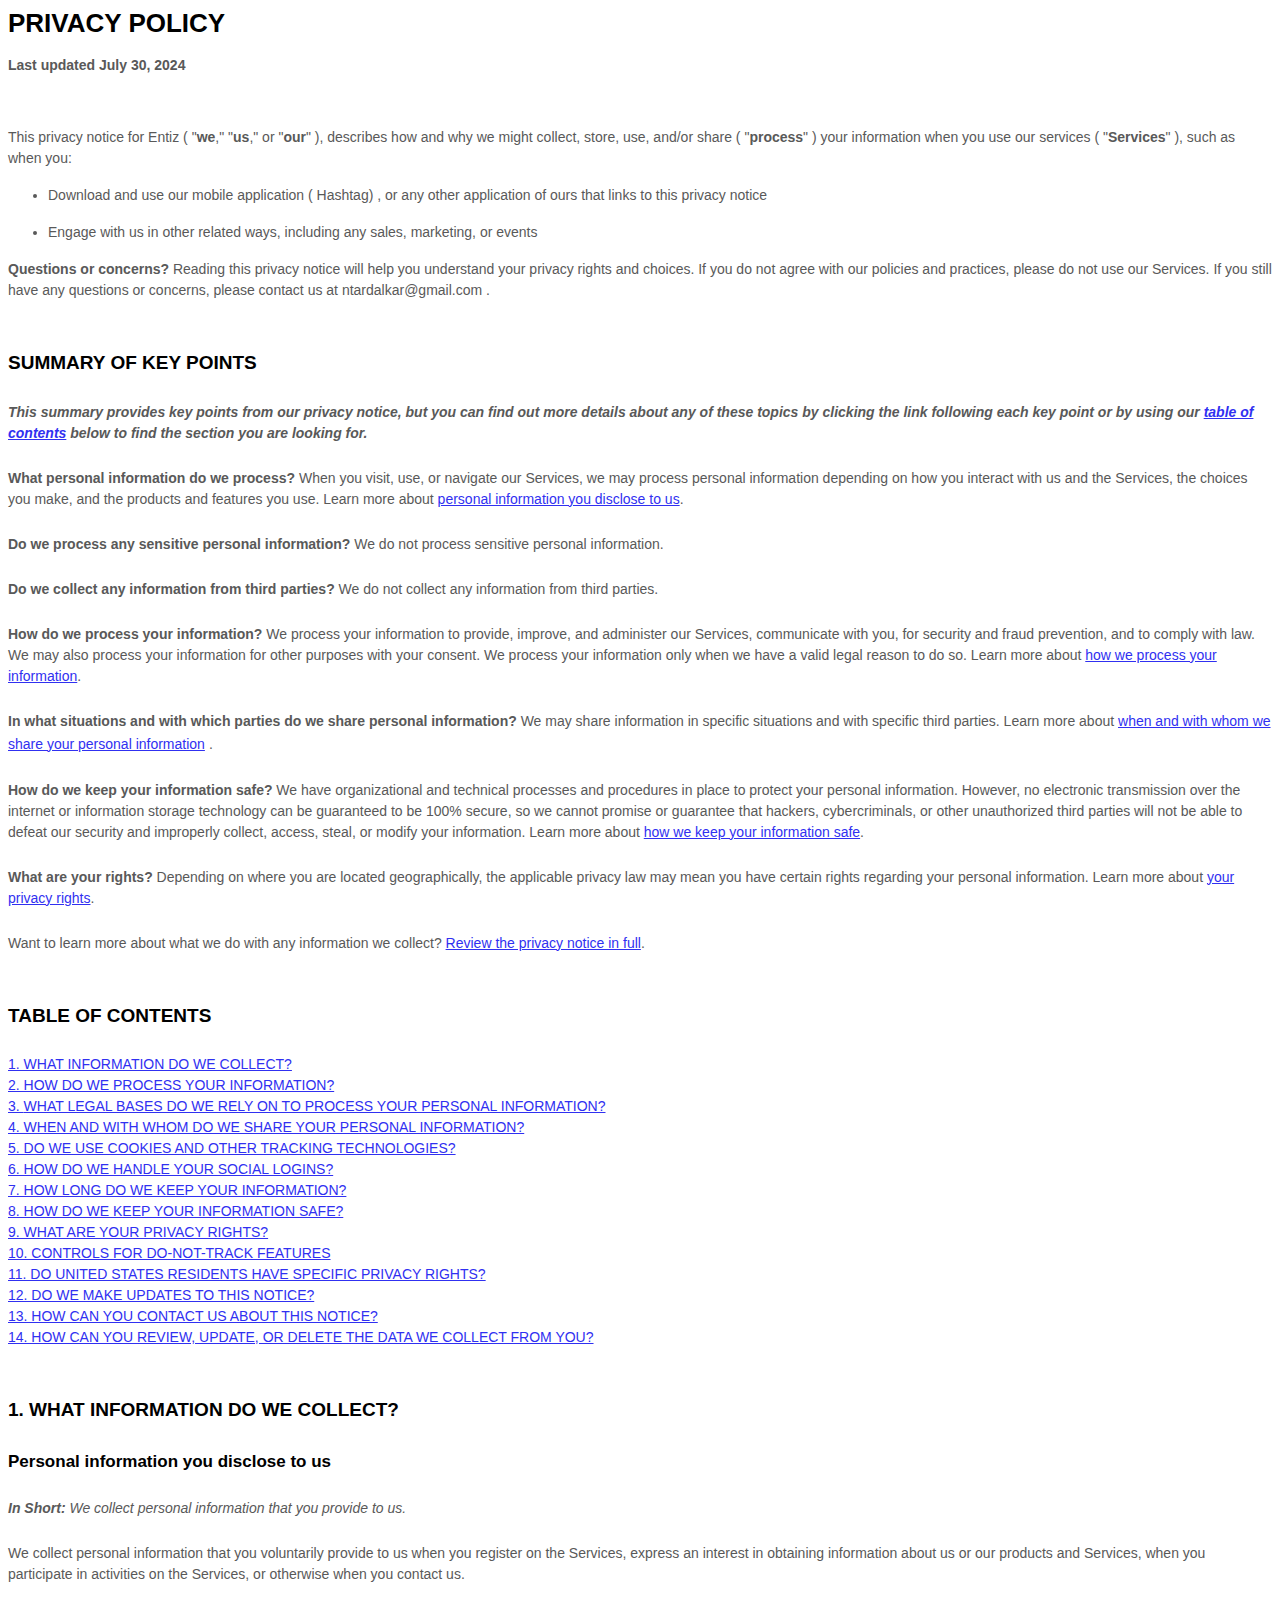
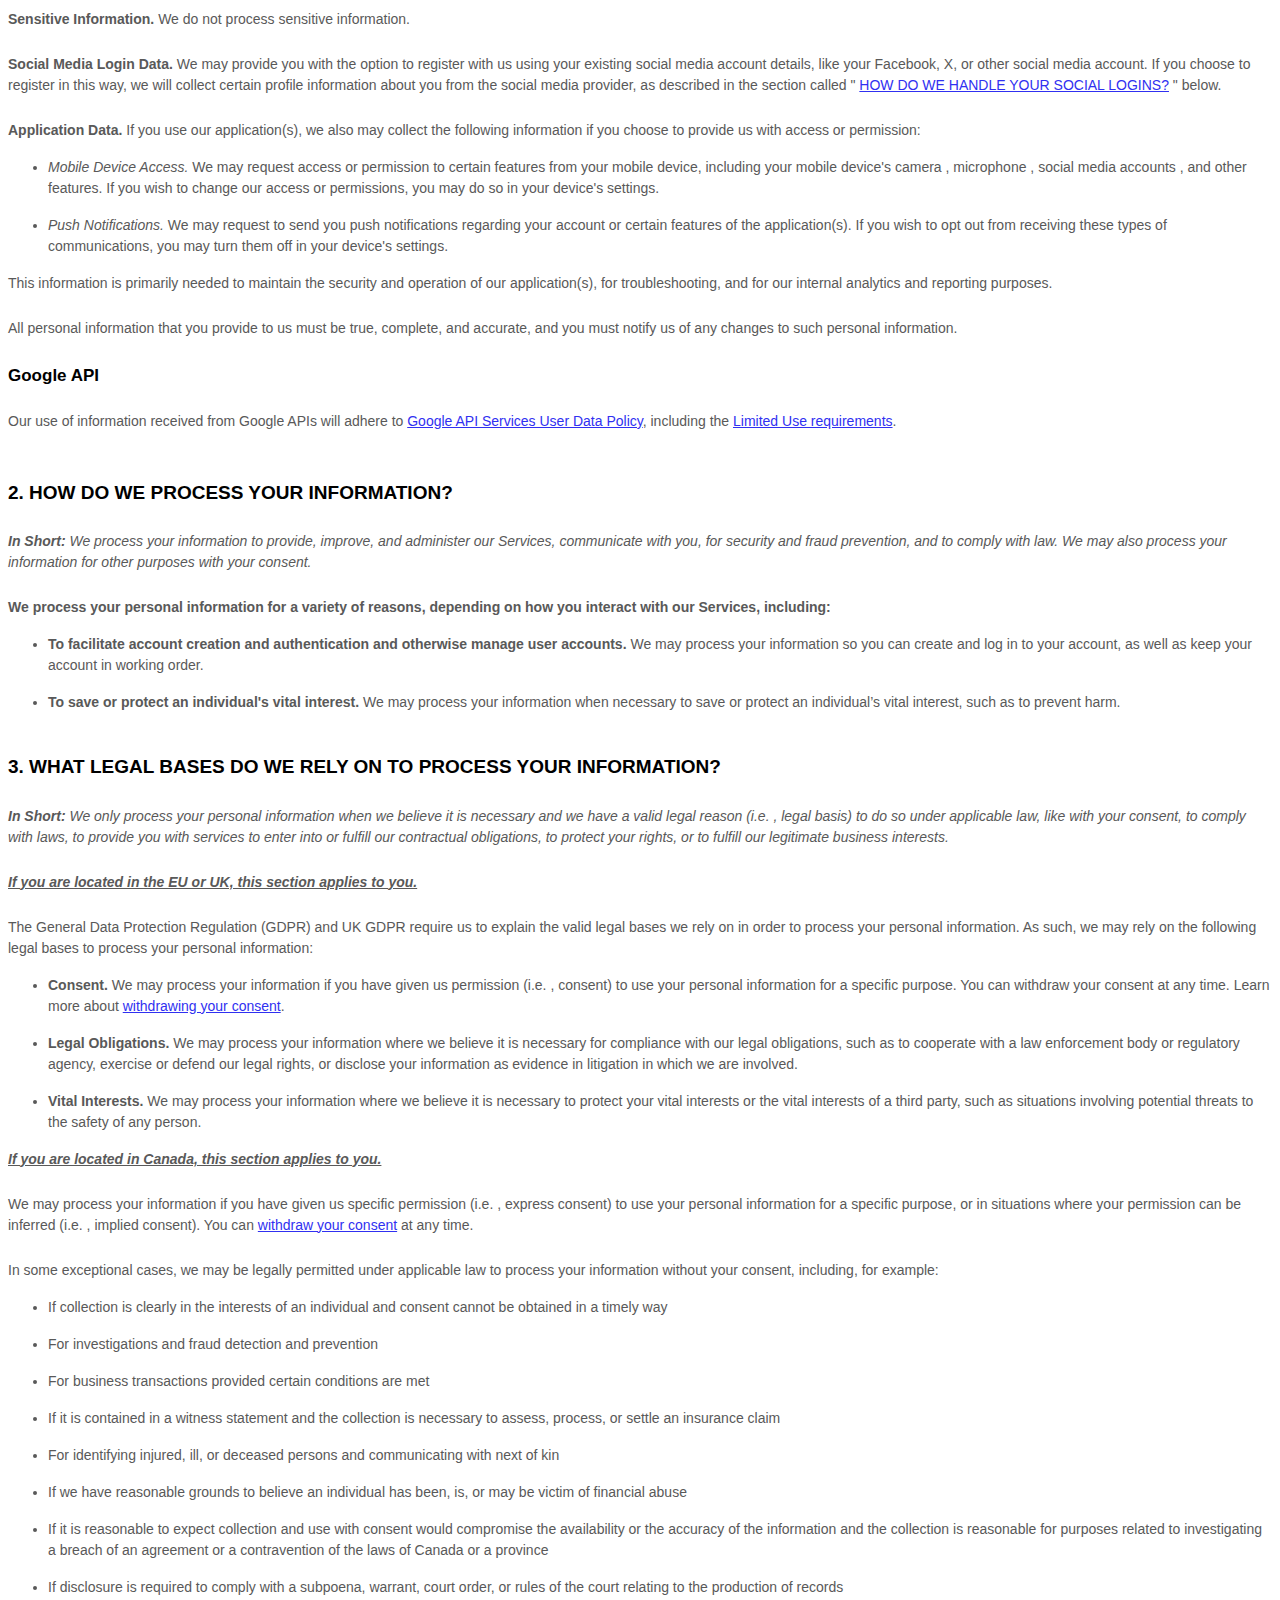
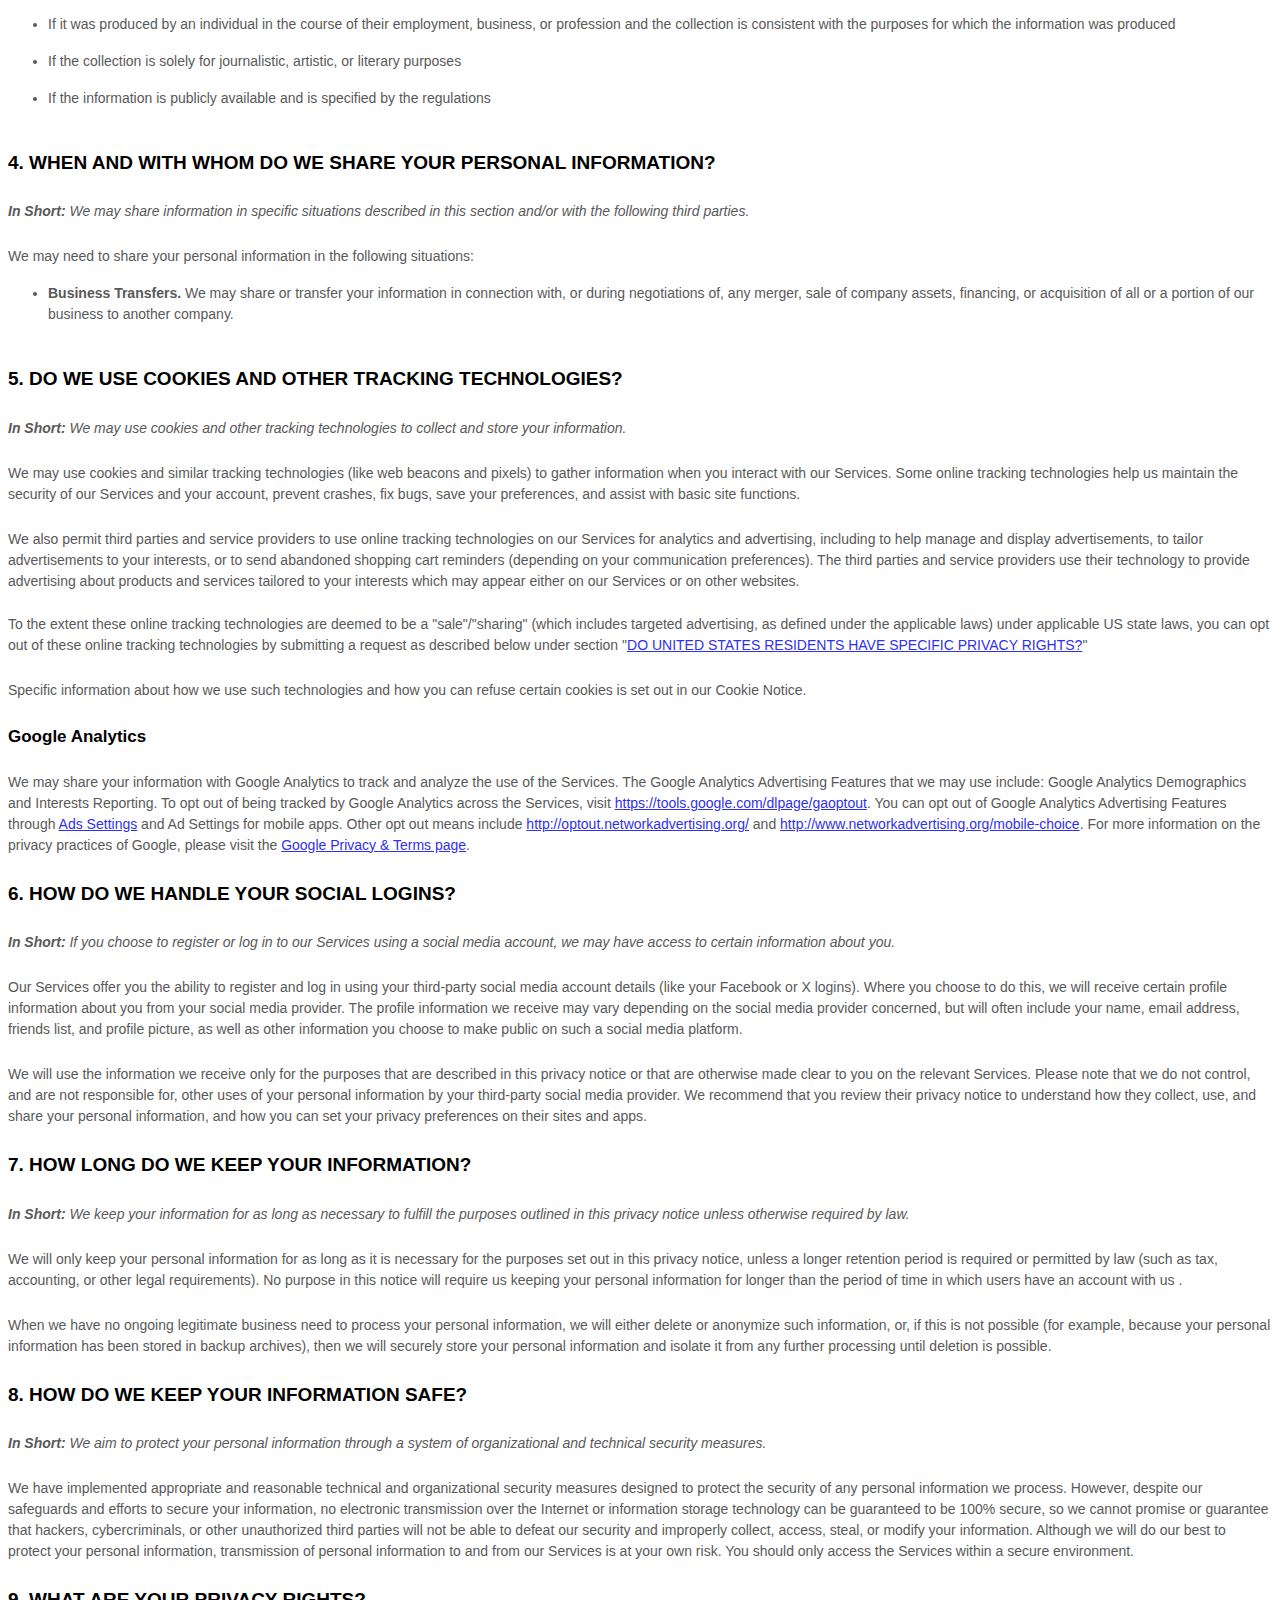
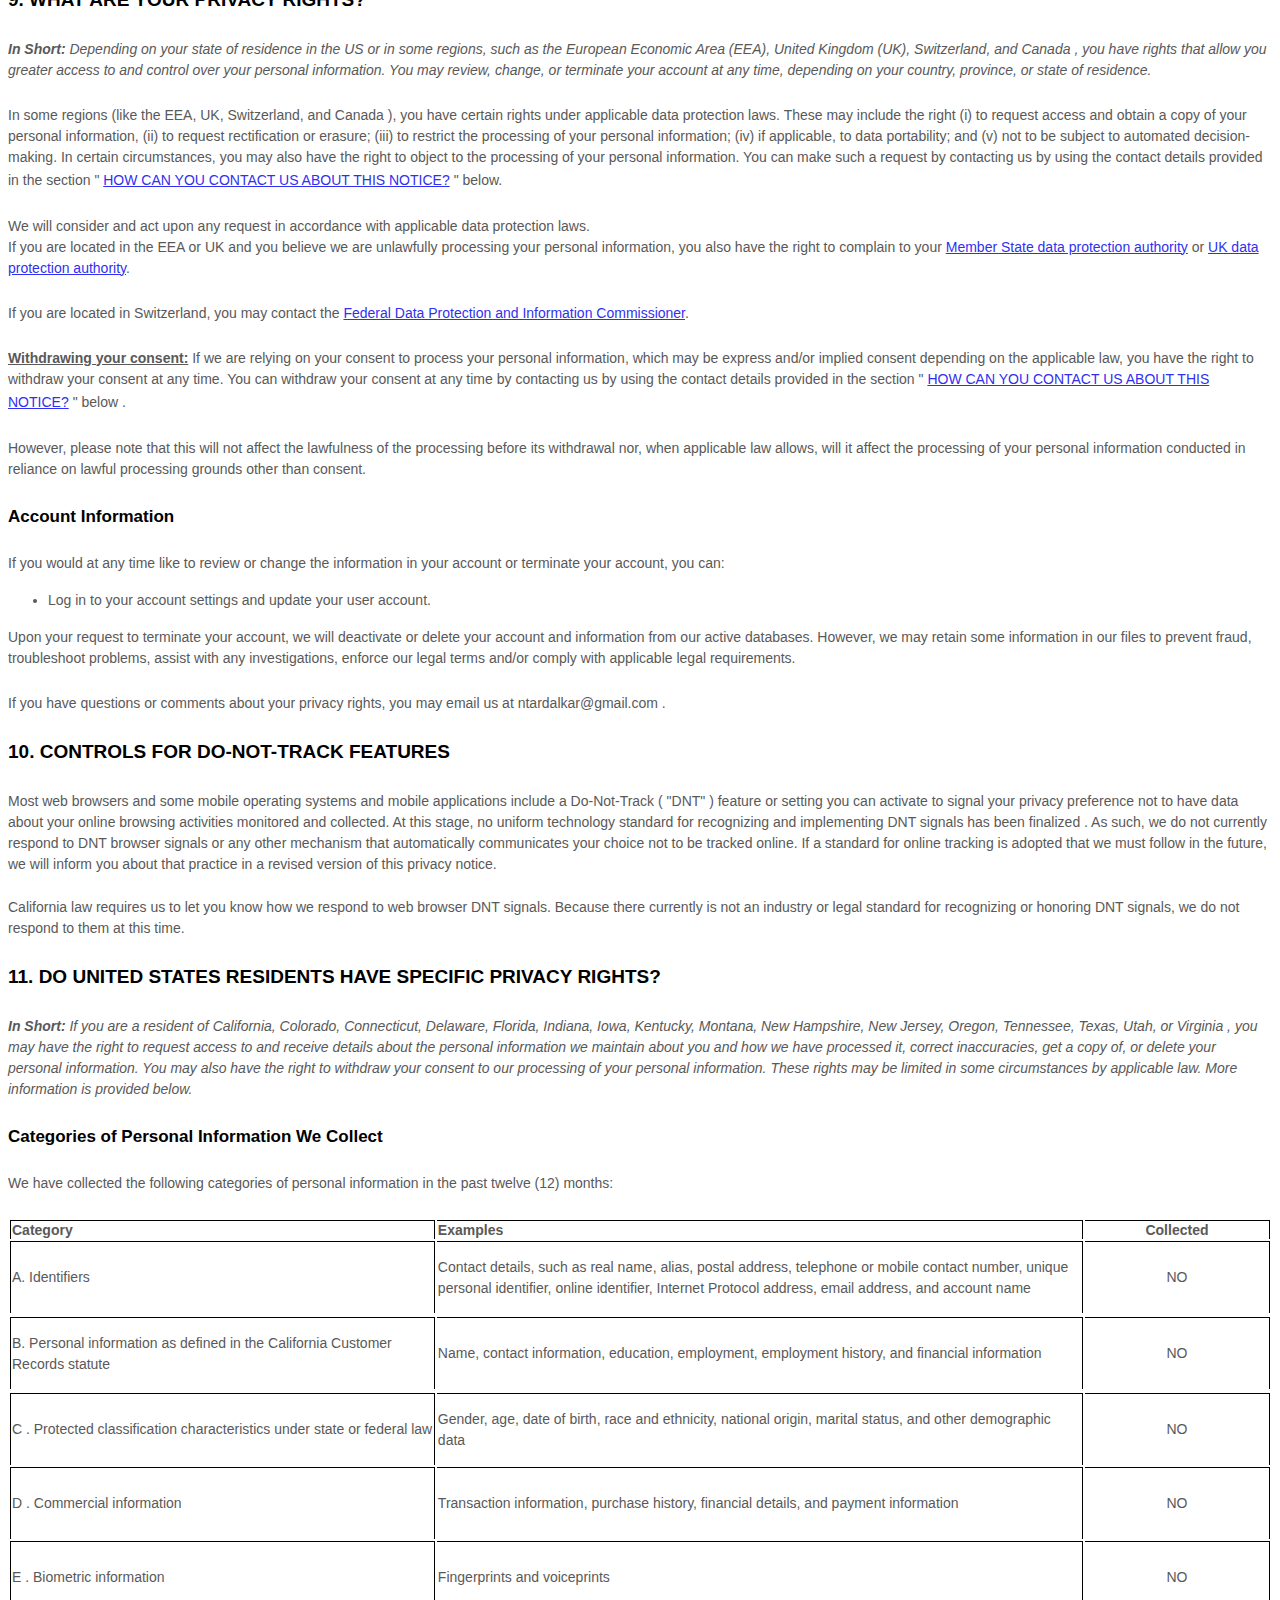
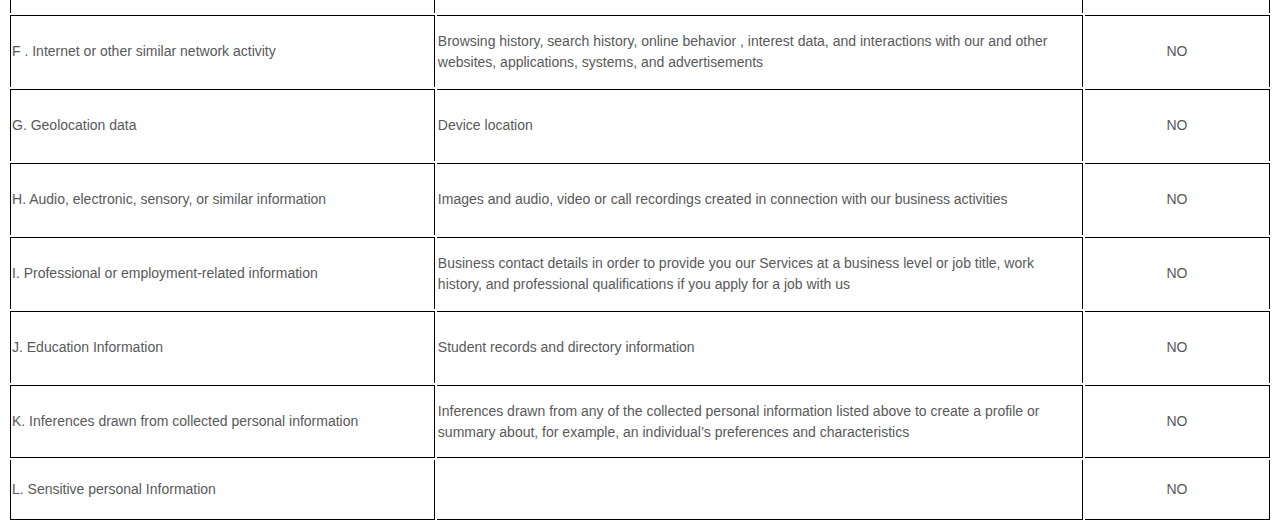
==== commit 11d5763e: "Update privacy.html" ====
--- a/privacy.html
+++ b/privacy.html
@@ -1613,18 +1613,6 @@
       <tr><td style="width: 33.8274%; border-left: 1px solid black; border-right: 1px solid black; border-top: 1px solid black;"><div style="line-height: 1.5;"><span style="font-size: 15px; color: rgb(89, 89, 89);"><span style="font-size: 15px; color: rgb(89, 89, 89);"><span data-custom-class="body_text"><bdt class="block-component"></bdt>G<bdt class="else-block"></bdt>. Geolocation data</span></span></span></div></td><td style="width: 51.4385%; border-right: 1px solid black; border-top: 1px solid black;"><div style="line-height: 1.5;"><span style="font-size: 15px; color: rgb(89, 89, 89);"><span style="font-size: 15px; color: rgb(89, 89, 89);"><span data-custom-class="body_text">Device location</span></span></span></div></td><td style="width: 14.9084%; text-align: center; border-right: 1px solid black; border-top: 1px solid black;"><div style="line-height: 1.5;"><br></div><div data-custom-class="body_text" style="line-height: 1.5;"><bdt class="forloop-component"><span data-custom-class="body_text"><bdt class="block-component"></bdt><bdt class="block-component"></bdt>NO<bdt class="statement-end-if-in-editor"></bdt><bdt class="block-component"></span></bdt></div><div style="line-height: 1.5;"><br></div></td></tr><tr><td style="width: 33.8274%; border-left: 1px solid black; border-right: 1px solid black; border-top: 1px solid black;"><div style="line-height: 1.5;"><span style="font-size: 15px; color: rgb(89, 89, 89);"><span style="font-size: 15px; color: rgb(89, 89, 89);"><span data-custom-class="body_text"><bdt class="block-component"></bdt>H<bdt class="else-block"></bdt>. Audio, electronic, sensory, or similar information</span></span></span></div></td><td style="width: 51.4385%; border-right: 1px solid black; border-top: 1px solid black;"><div style="line-height: 1.5;"><span style="font-size: 15px; color: rgb(89, 89, 89);"><span style="font-size: 15px; color: rgb(89, 89, 89);"><span data-custom-class="body_text">Images and audio, video or call recordings created in connection with our business activities</span></span></span></div></td><td style="width: 14.9084%; text-align: center; border-right: 1px solid black; border-top: 1px solid black;"><div style="line-height: 1.5;"><br></div><div data-custom-class="body_text" style="line-height: 1.5;"><bdt class="forloop-component"><span data-custom-class="body_text"><bdt class="block-component"></bdt><bdt class="block-component"></bdt>NO<bdt class="statement-end-if-in-editor"></bdt><bdt class="block-component"></span></bdt></div><div style="line-height: 1.5;"><br></div></td></tr><tr><td style="width: 33.8274%; border-left: 1px solid black; border-right: 1px solid black; border-top: 1px solid black;"><div style="line-height: 1.5;"><span style="font-size: 15px; color: rgb(89, 89, 89);"><span style="font-size: 15px; color: rgb(89, 89, 89);"><span data-custom-class="body_text"><bdt class="block-component"></bdt>I<bdt class="else-block"></bdt>. Professional or employment-related information</span></span></span></div></td><td style="width: 51.4385%; border-right: 1px solid black; border-top: 1px solid black;"><div style="line-height: 1.5;"><span style="font-size: 15px; color: rgb(89, 89, 89);"><span style="font-size: 15px; color: rgb(89, 89, 89);"><span data-custom-class="body_text">Business contact details in order to provide you our Services at a business level or job title, work history, and professional qualifications if you apply for a job with us</span></span></span></div></td><td style="width: 14.9084%; text-align: center; border-right: 1px solid black; border-top: 1px solid black;"><div style="line-height: 1.5;"><br></div><div data-custom-class="body_text" style="line-height: 1.5;"><bdt class="forloop-component"><span data-custom-class="body_text"><bdt class="block-component"></bdt><bdt class="block-component"></bdt>NO<bdt class="statement-end-if-in-editor"></bdt><bdt class="block-component"></span></bdt></div><div style="line-height: 1.5;"><br></div></td></tr><tr><td style="border-left: 1px solid black; border-right: 1px solid black; border-top: 1px solid black; width: 33.8274%;"><div style="line-height: 1.5;"><span style="font-size: 15px; color: rgb(89, 89, 89);"><span style="font-size: 15px; color: rgb(89, 89, 89);"><span data-custom-class="body_text"><bdt class="block-component"></bdt>J<bdt class="else-block"></bdt>. Education Information</span></span></span></div></td><td style="border-right: 1px solid black; border-top: 1px solid black; width: 51.4385%;"><div style="line-height: 1.5;"><span style="font-size: 15px; color: rgb(89, 89, 89);"><span style="font-size: 15px; color: rgb(89, 89, 89);"><span data-custom-class="body_text">Student records and directory information</span></span></span></div></td><td style="text-align: center; border-right: 1px solid black; border-top: 1px solid black; width: 14.9084%;"><div style="line-height: 1.5;"><br></div><div data-custom-class="body_text" style="line-height: 1.5;"><bdt class="forloop-component"><span data-custom-class="body_text"><bdt class="block-component"></bdt><bdt class="block-component"></bdt>NO<bdt class="statement-end-if-in-editor"></bdt><bdt class="block-component"></span></bdt></div><div style="line-height: 1.5;"><br></div></td></tr><tr><td style="border-width: 1px; border-color: black; border-style: solid; width: 33.8274%;"><div style="line-height: 1.5;"><span style="font-size: 15px; color: rgb(89, 89, 89);"><span style="font-size: 15px; color: rgb(89, 89, 89);"><span data-custom-class="body_text"><bdt class="block-component"></bdt>K<bdt class="else-block"></bdt>. Inferences drawn from collected personal information</span></span></span></div></td><td style="border-bottom: 1px solid black; border-top: 1px solid black; border-right: 1px solid black; width: 51.4385%;"><div style="line-height: 1.5;"><span style="font-size: 15px; color: rgb(89, 89, 89);"><span style="font-size: 15px; color: rgb(89, 89, 89);"><span data-custom-class="body_text">Inferences drawn from any of the collected personal information listed above to create a profile or summary about, for example, an individual’s preferences and characteristics</span></span></span></div></td><td style="text-align: center; border-right: 1px solid black; border-bottom: 1px solid black; border-top: 1px solid black; width: 14.9084%;"><div style="line-height: 1.5;"><br></div><div data-custom-class="body_text" style="line-height: 1.5;"><span data-custom-class="body_text"><bdt class="block-component"></bdt>NO<span style="font-size: 15px; color: rgb(89, 89, 89);"><span style="font-size: 15px; color: rgb(89, 89, 89);"><span data-custom-class="body_text"><span style="color: rgb(89, 89, 89);"><span data-custom-class="body_text"><bdt class="statement-end-if-in-editor"></bdt></span></span></span></span></span></span></span></span></div><div style="line-height: 1.5;"><br></div></td></tr><tr><td style="border-left: 1px solid black; border-right: 1px solid black; border-bottom: 1px solid black; line-height: 1.5;"><span data-custom-class="body_text"><bdt class="block-component"></bdt>L<bdt class="else-block"></bdt>. Sensitive personal Information</span></td><td style="border-right: 1px solid black; border-bottom: 1px solid black; line-height: 1.5;"><bdt class="block-component"><span data-custom-class="body_text"></span></bdt></td><td style="border-right: 1px solid black; border-bottom: 1px solid black;"><div data-empty="true" style="text-align: center;"><br></div><div data-custom-class="body_text" data-empty="true" style="text-align: center; line-height: 1.5;"><bdt class="block-component"><span data-custom-class="body_text"></bdt>NO</span><bdt class="statement-end-if-in-editor"><span data-custom-class="body_text"></span></bdt></div><div data-empty="true" style="text-align: center;"><br></div></td></tr>
    </tbody>
 </table>
-ul {
-list-style-type: square;
-}
-ul > li > ul {
-list-style-type: circle;
-}
-ul > li > ul > li > ul {
-list-style-type: square;
-}
-ol li {
-font-family: Arial ;
-}
 </style>
 </div>
 </body>
